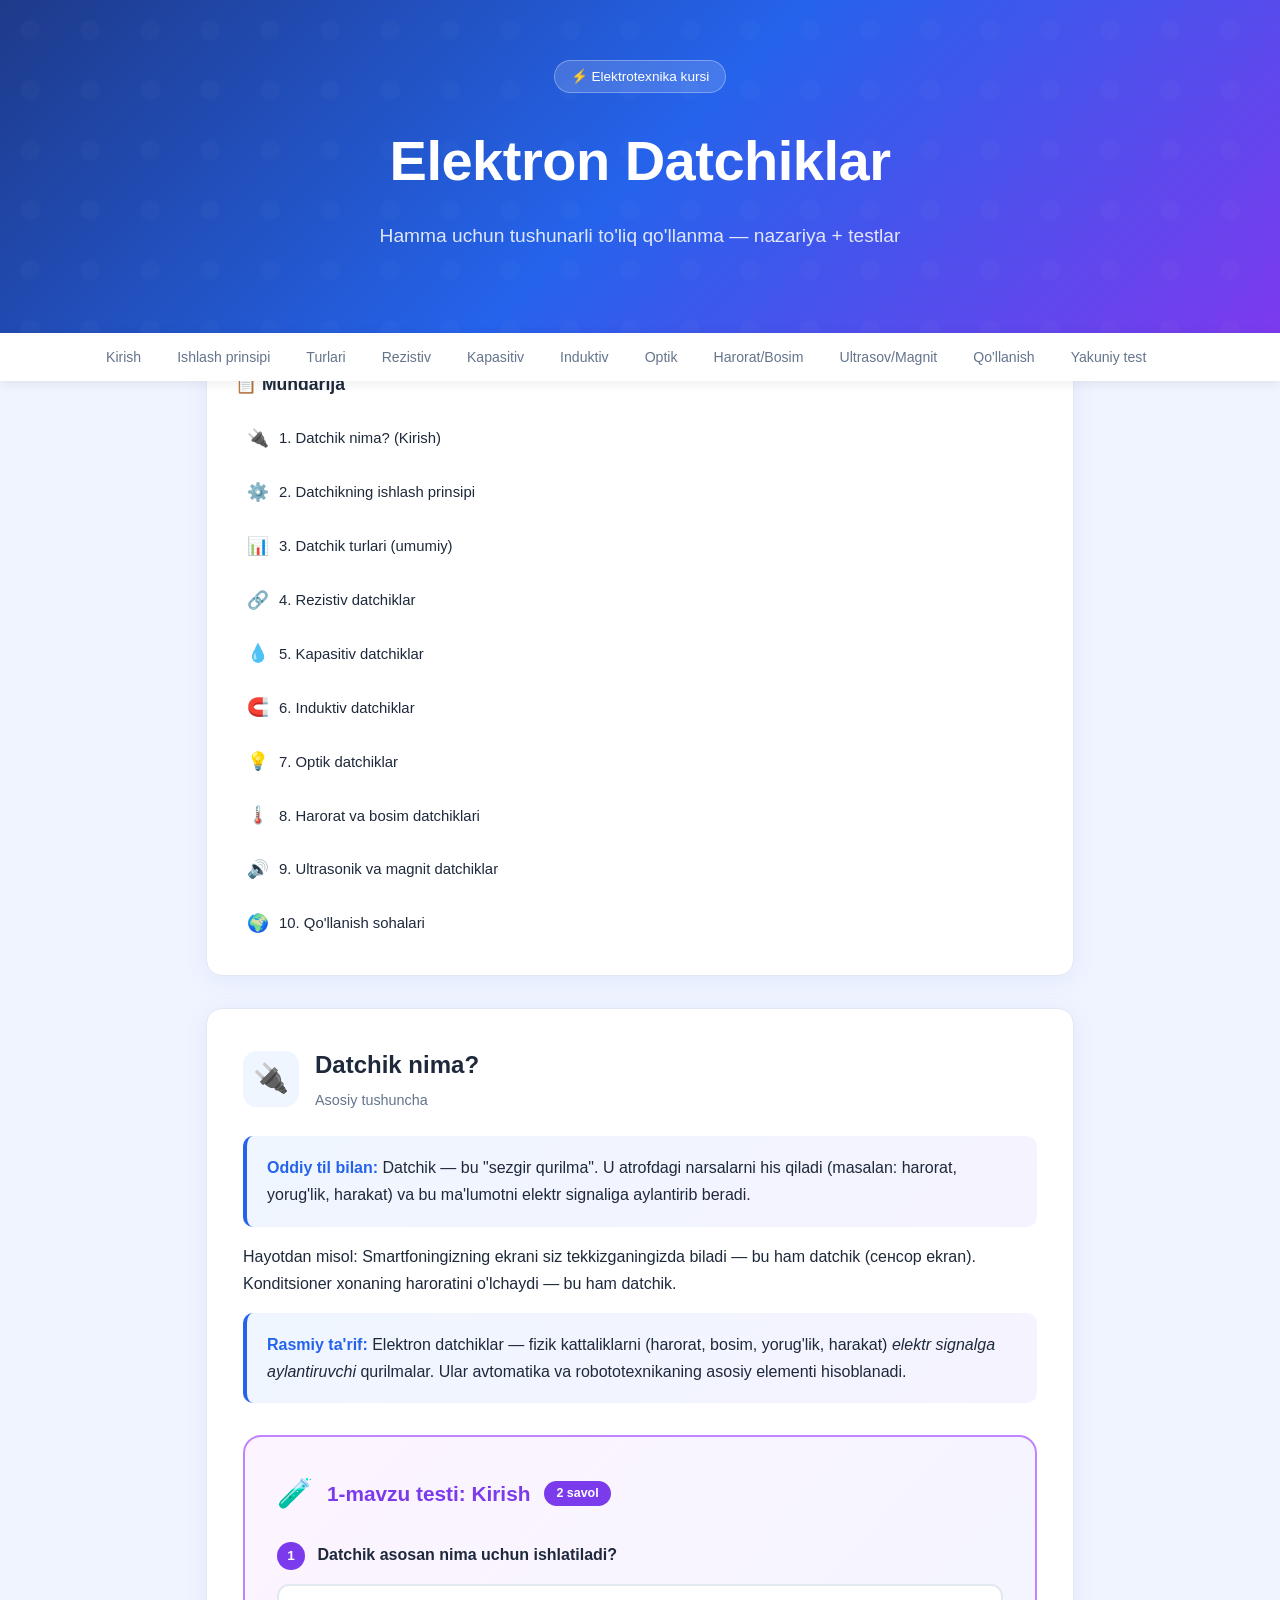
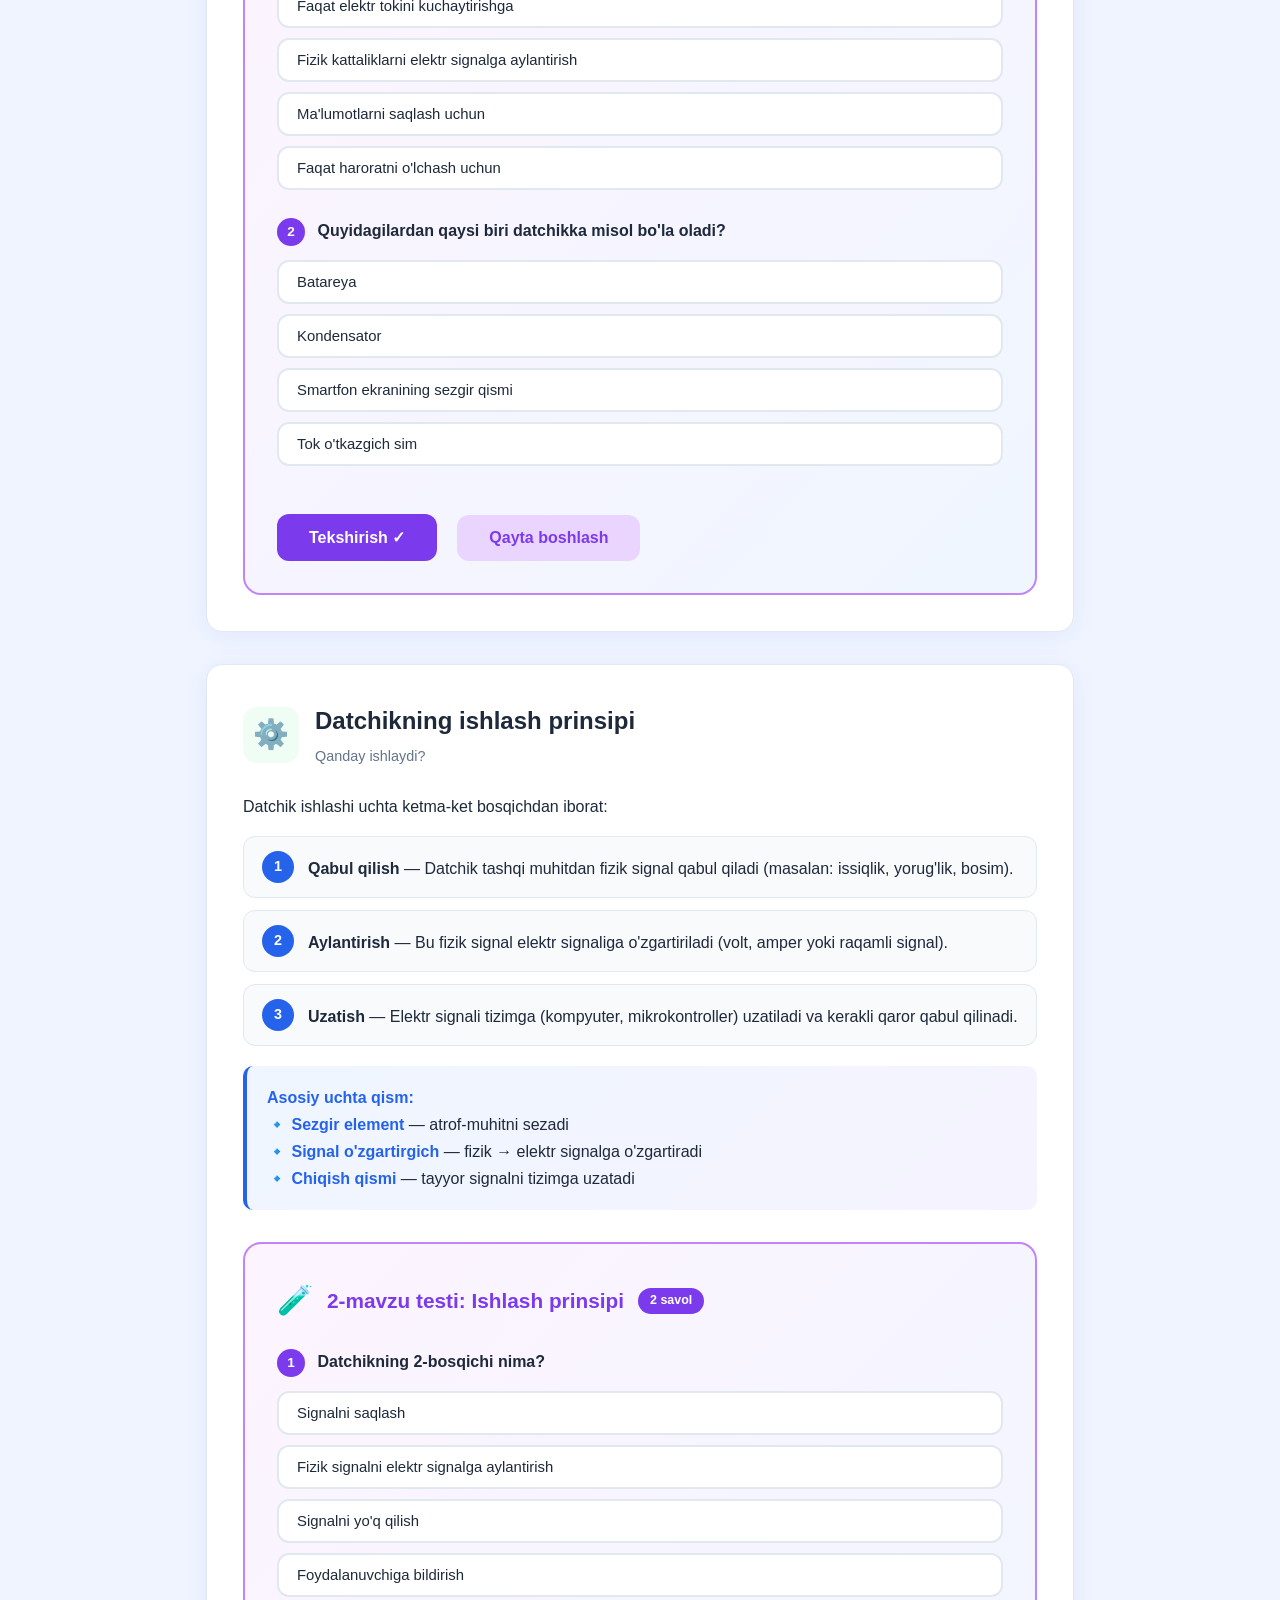
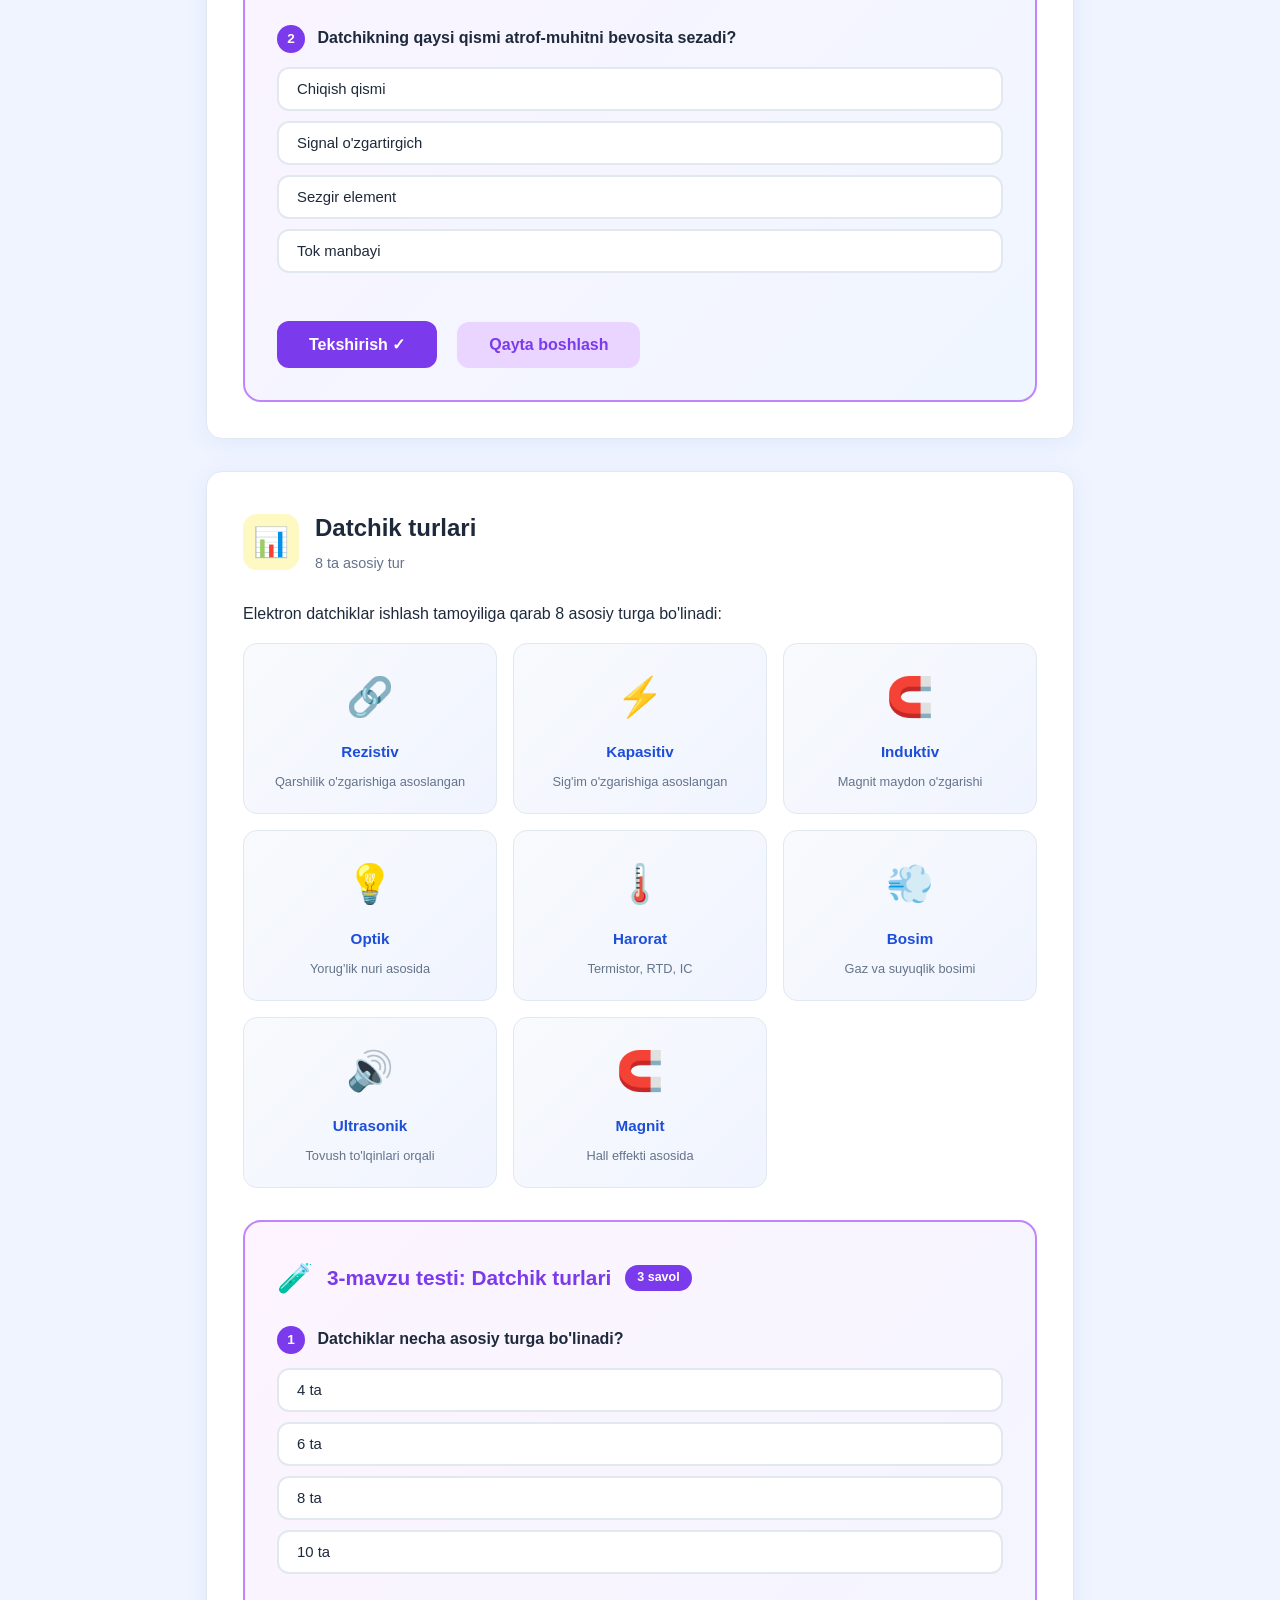
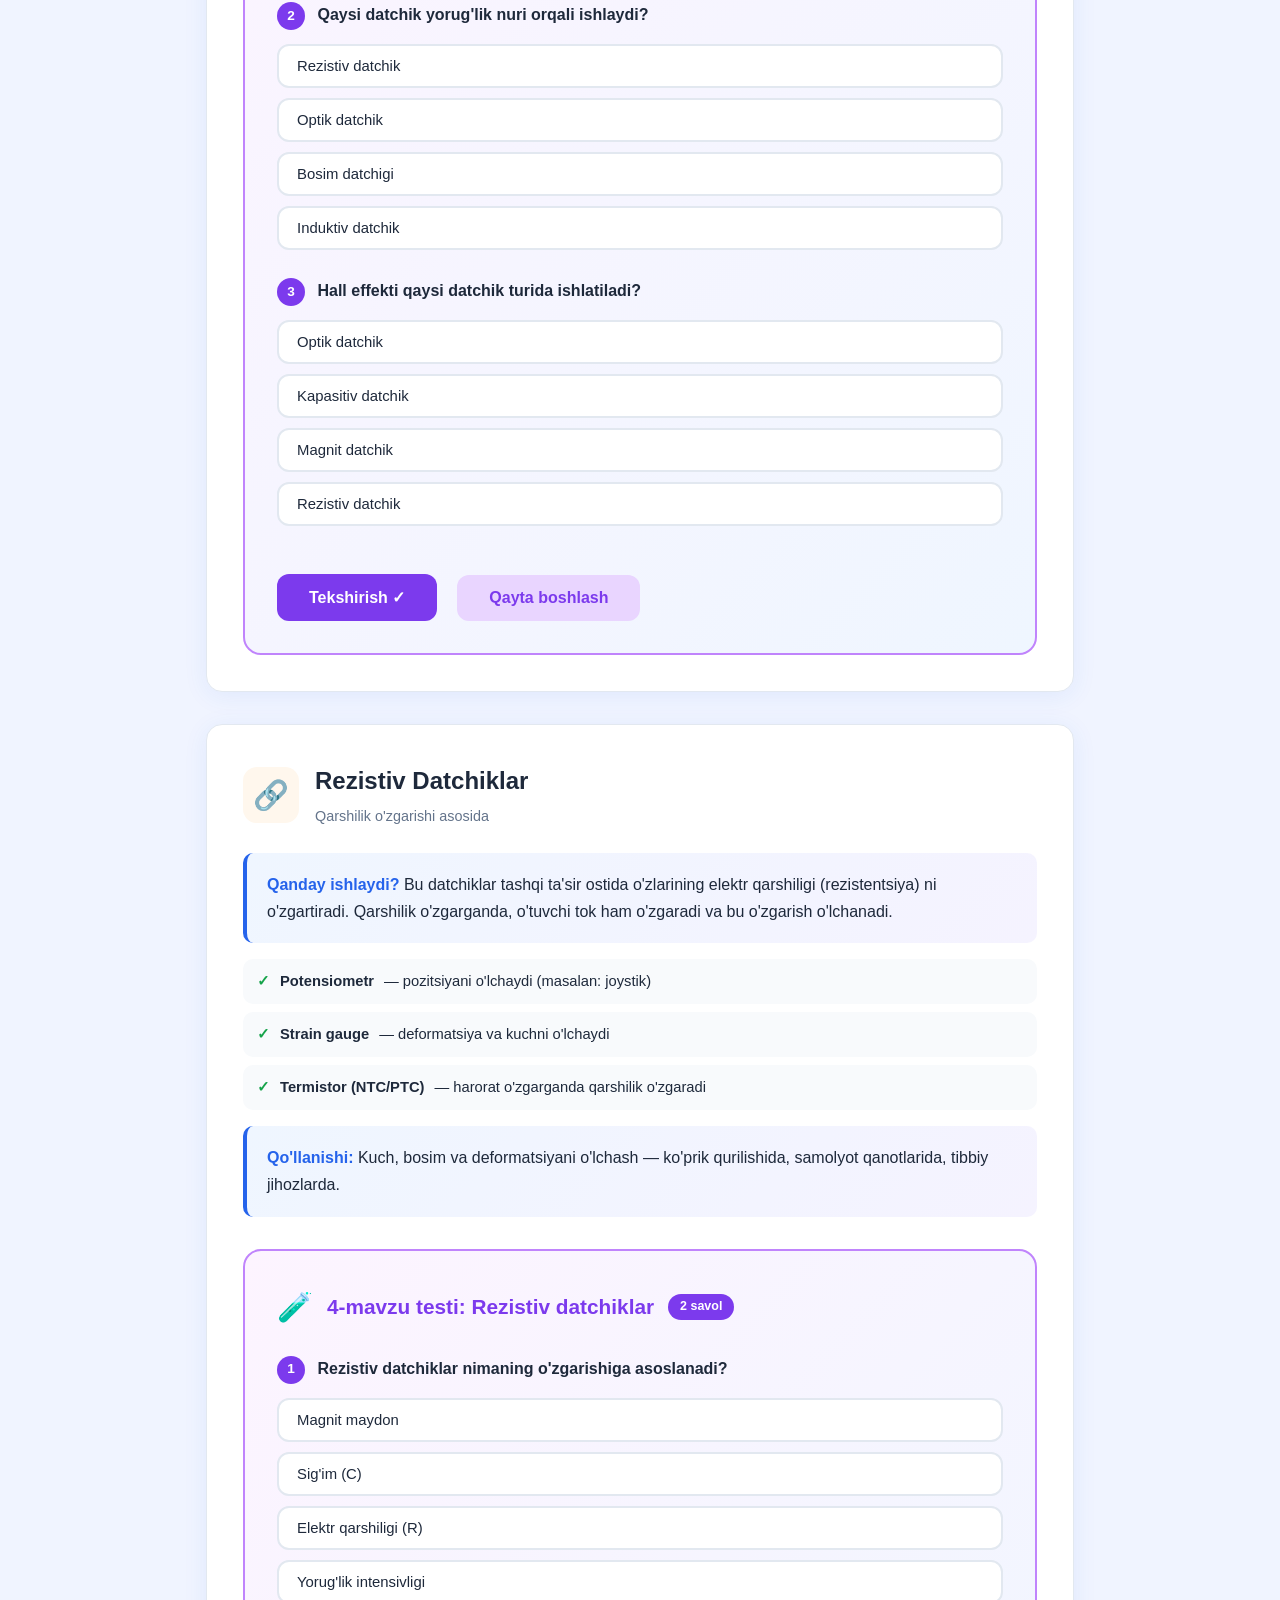
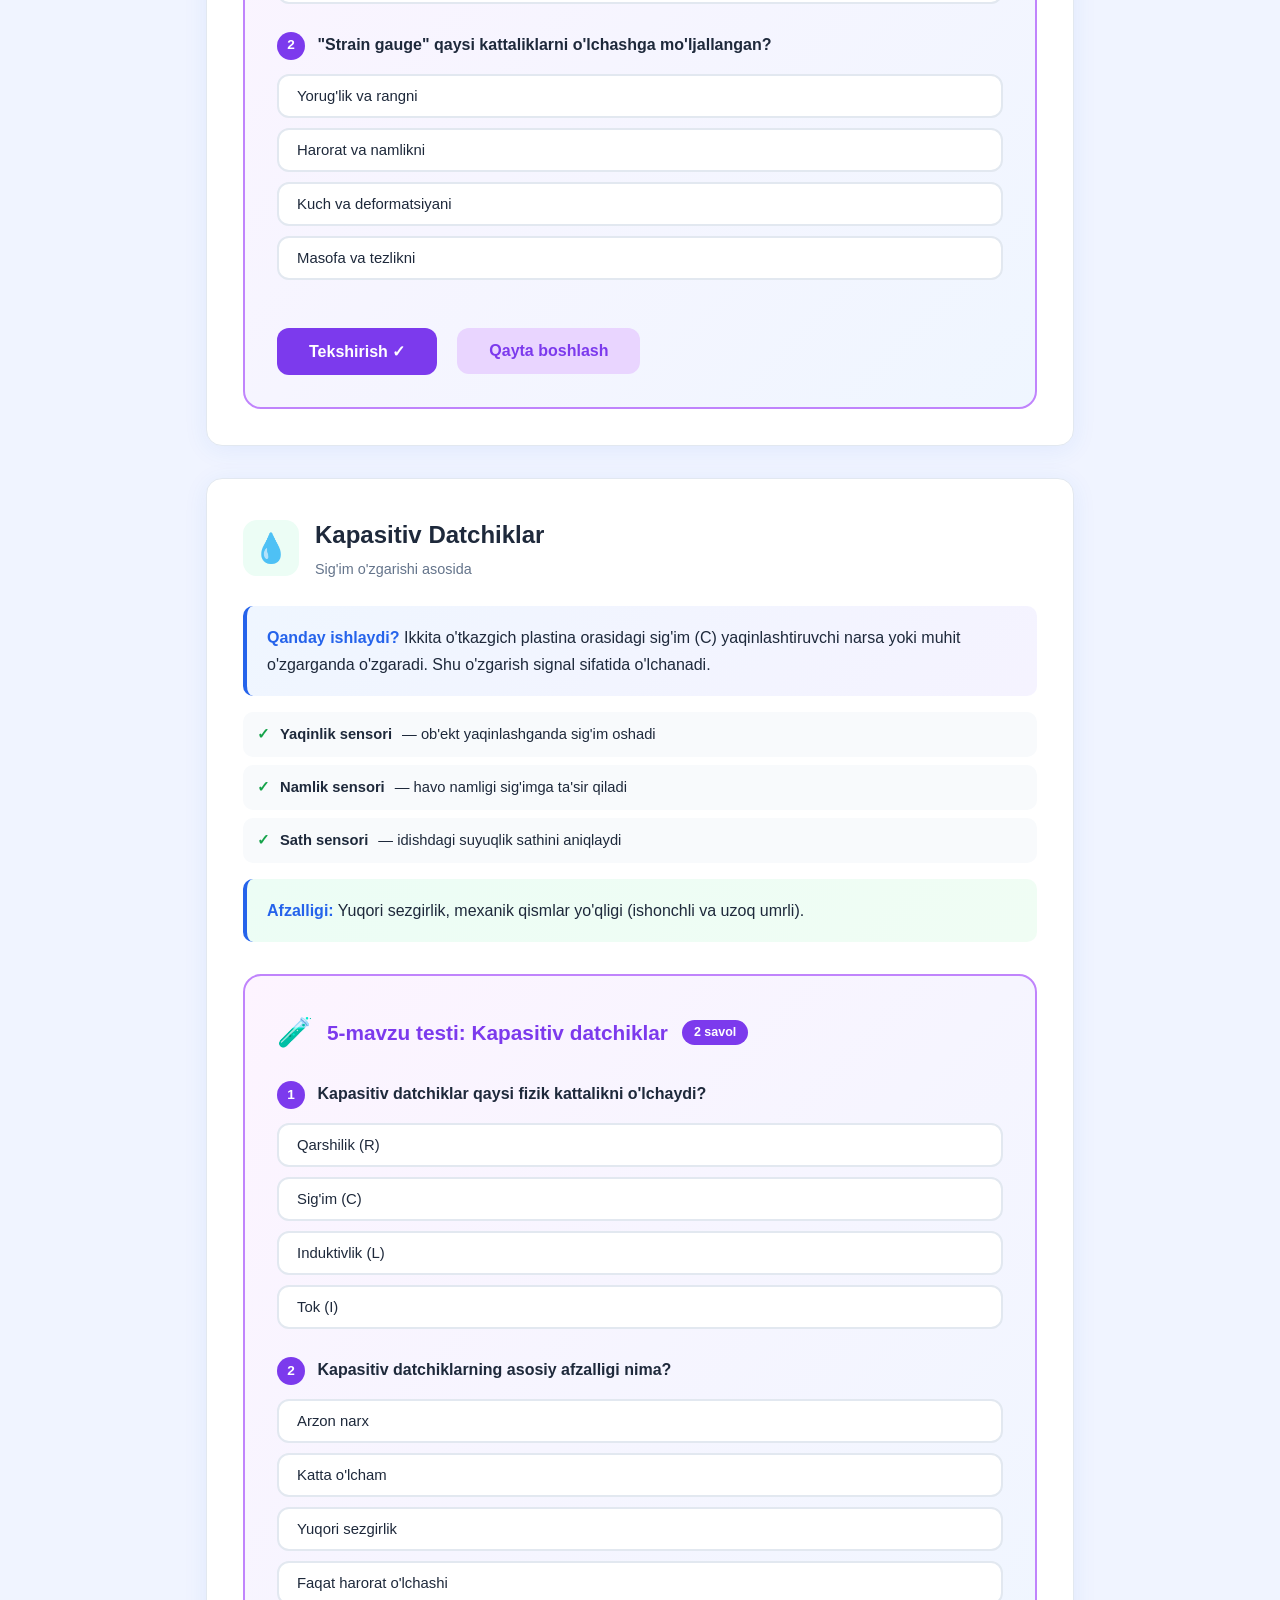
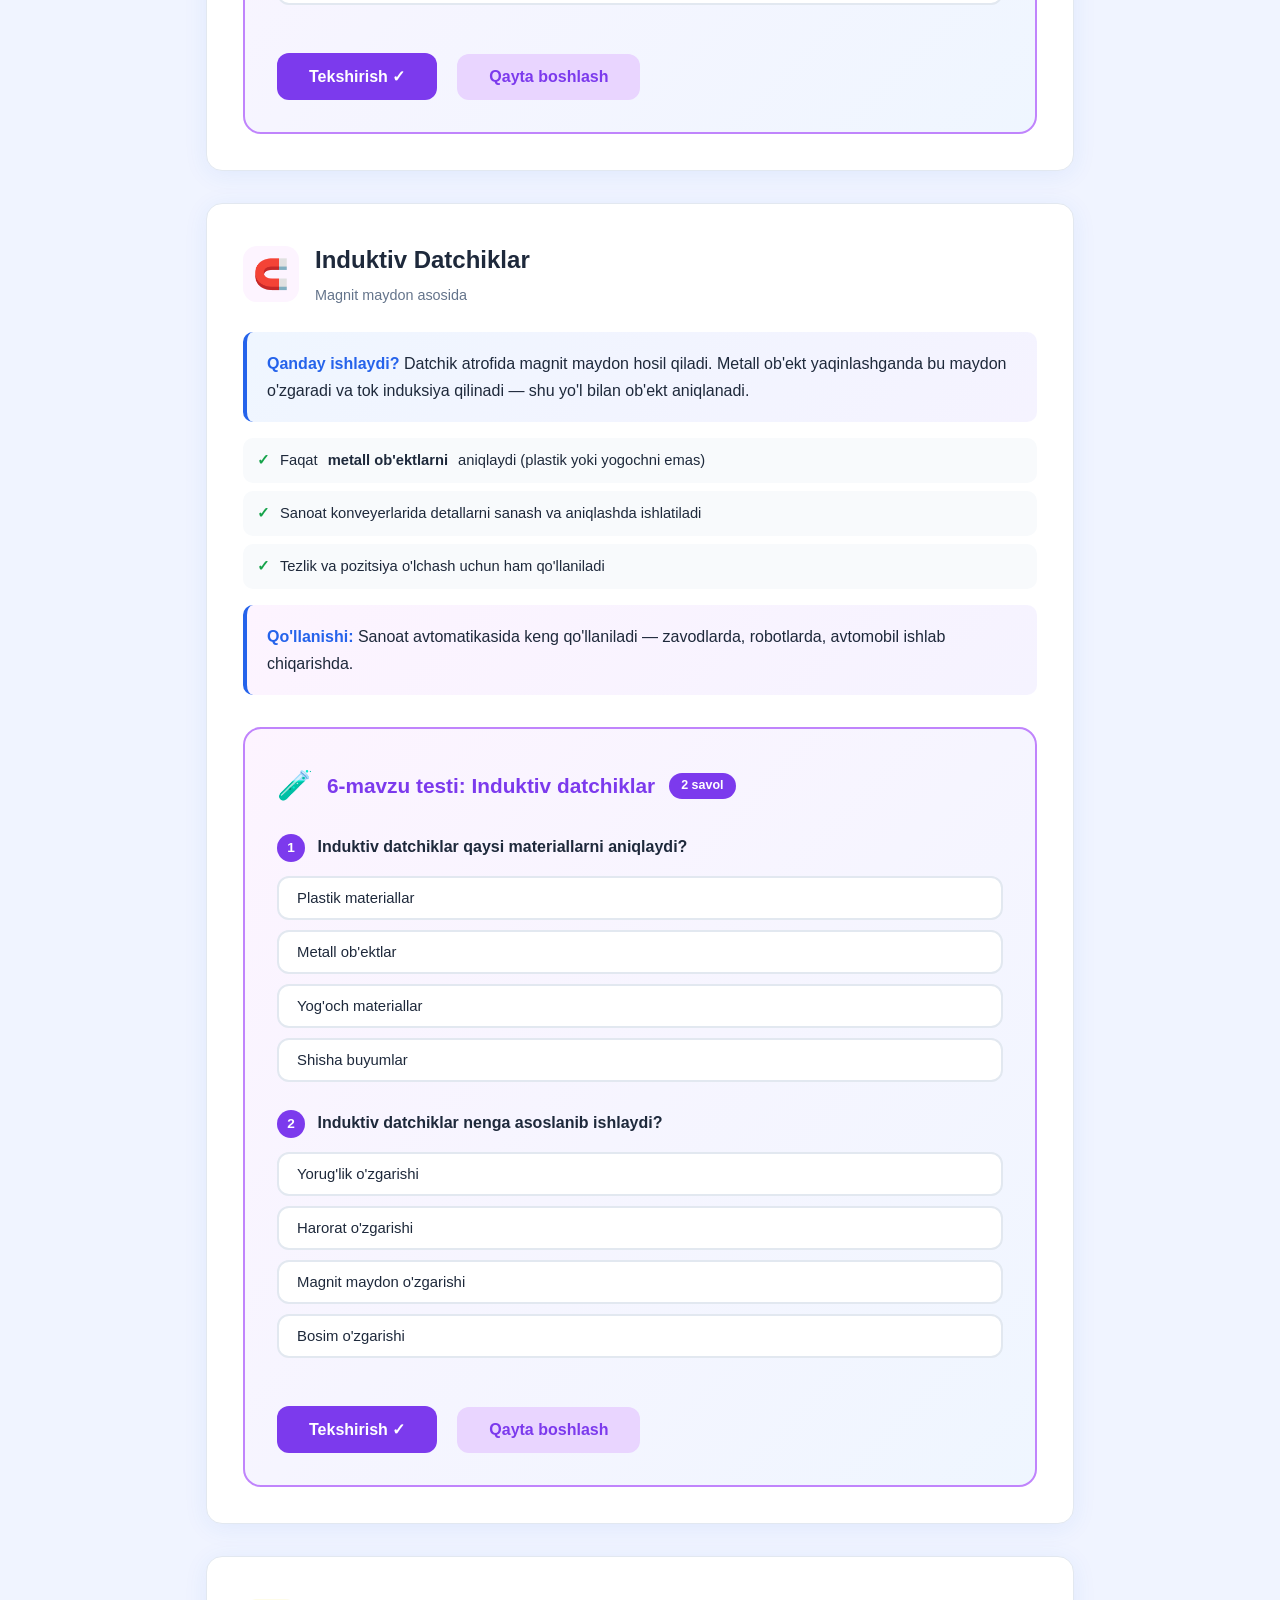
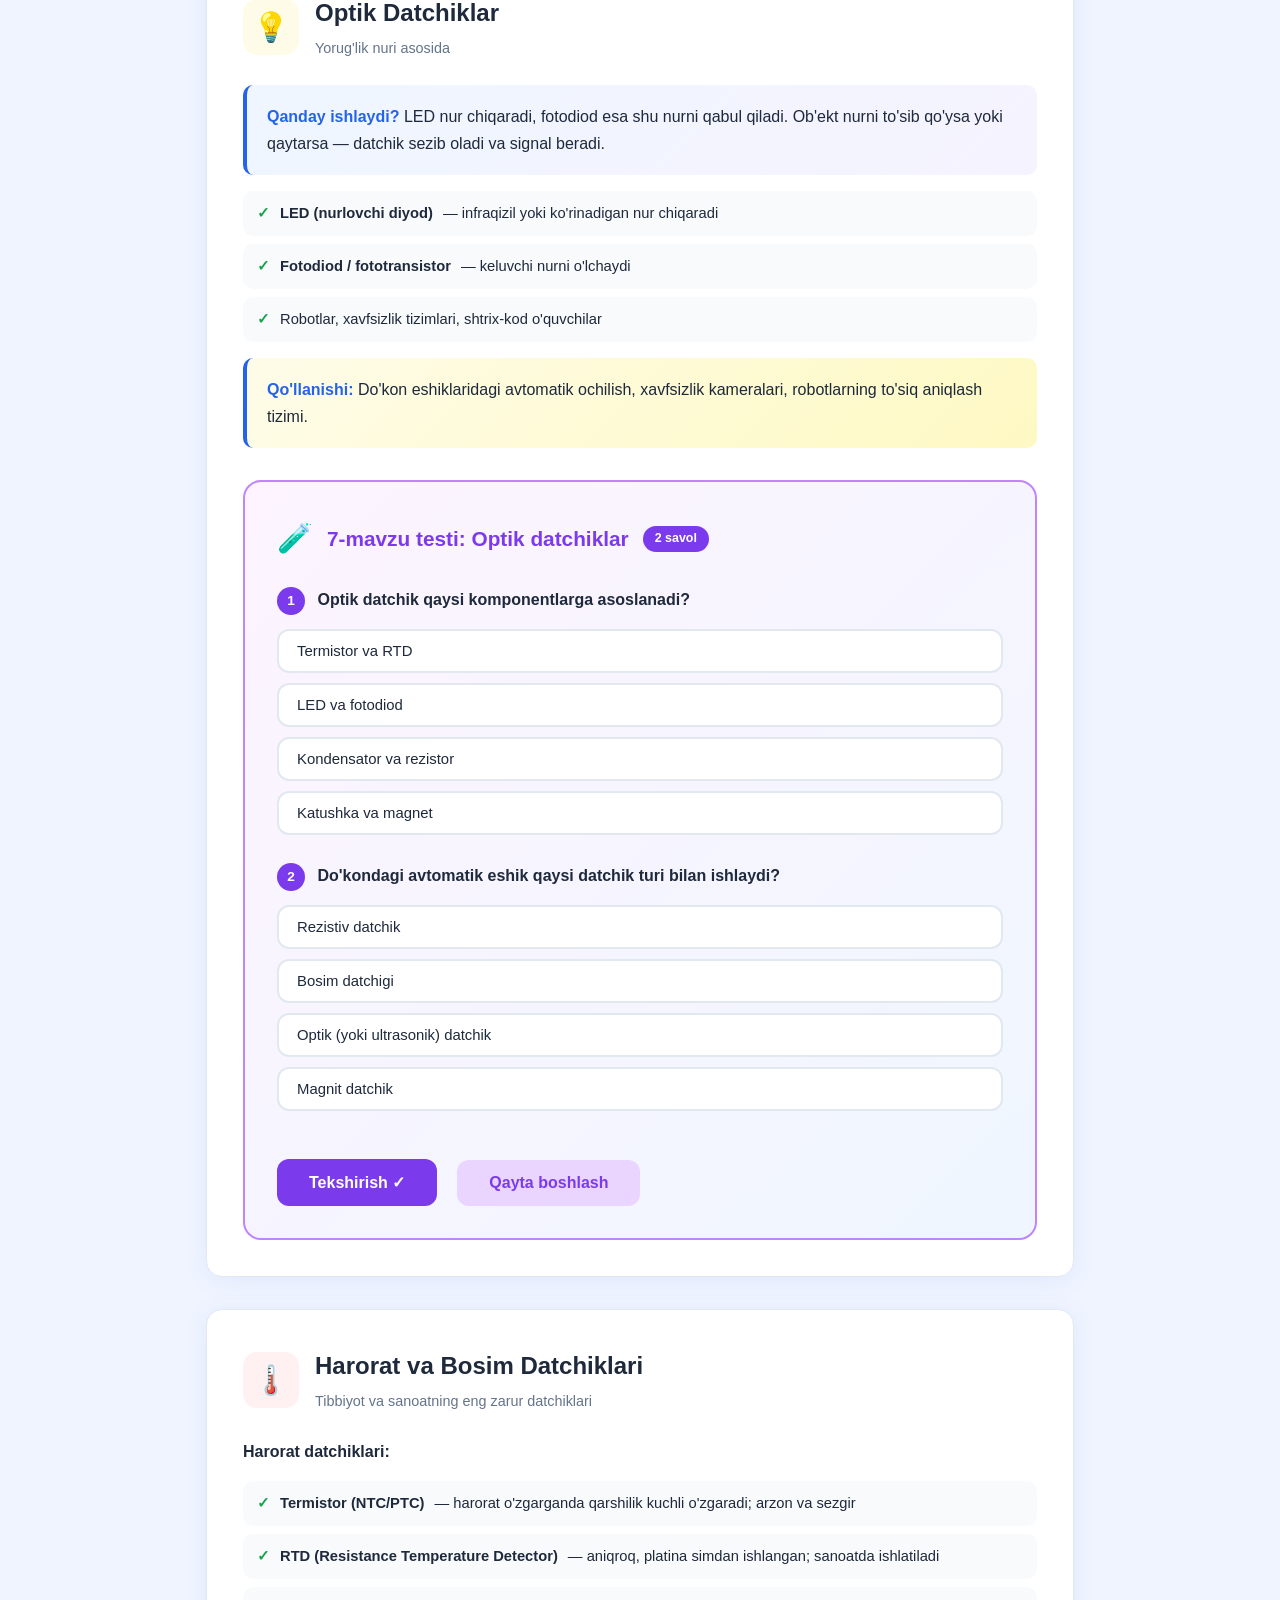
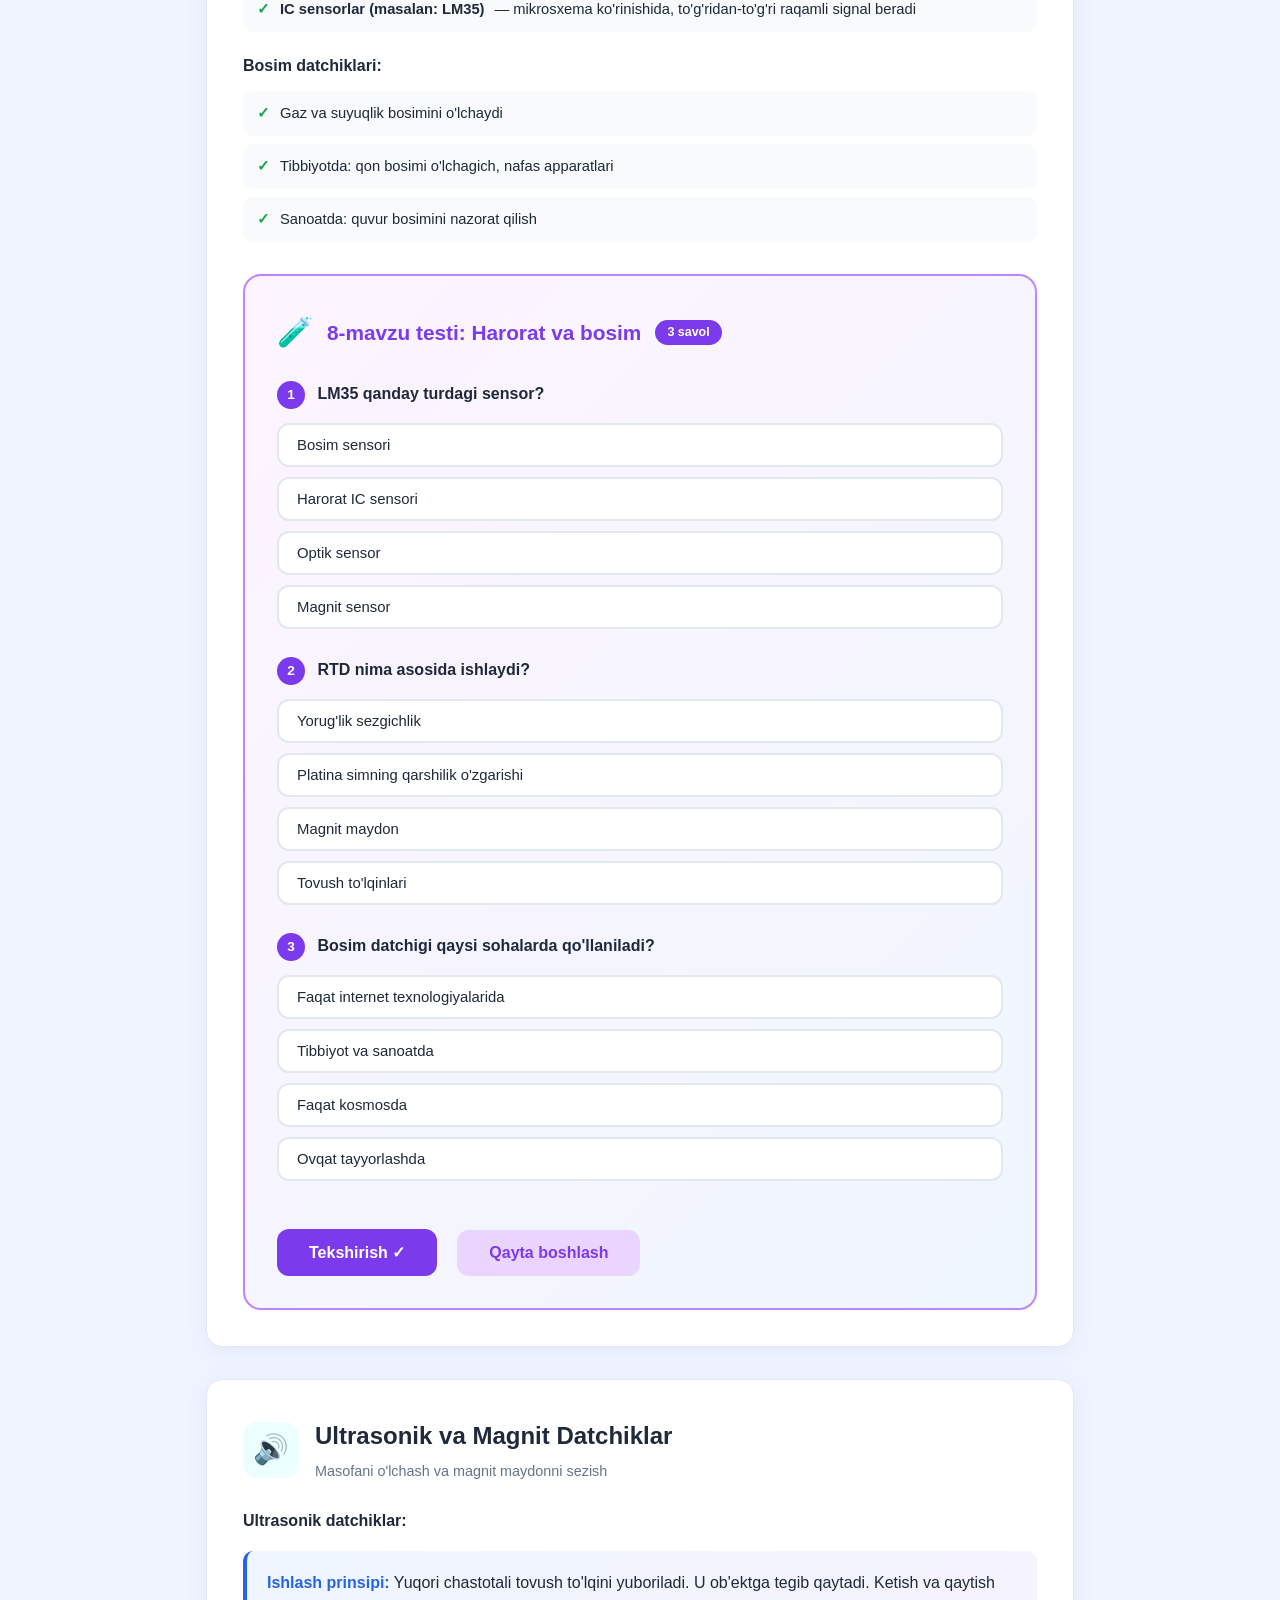
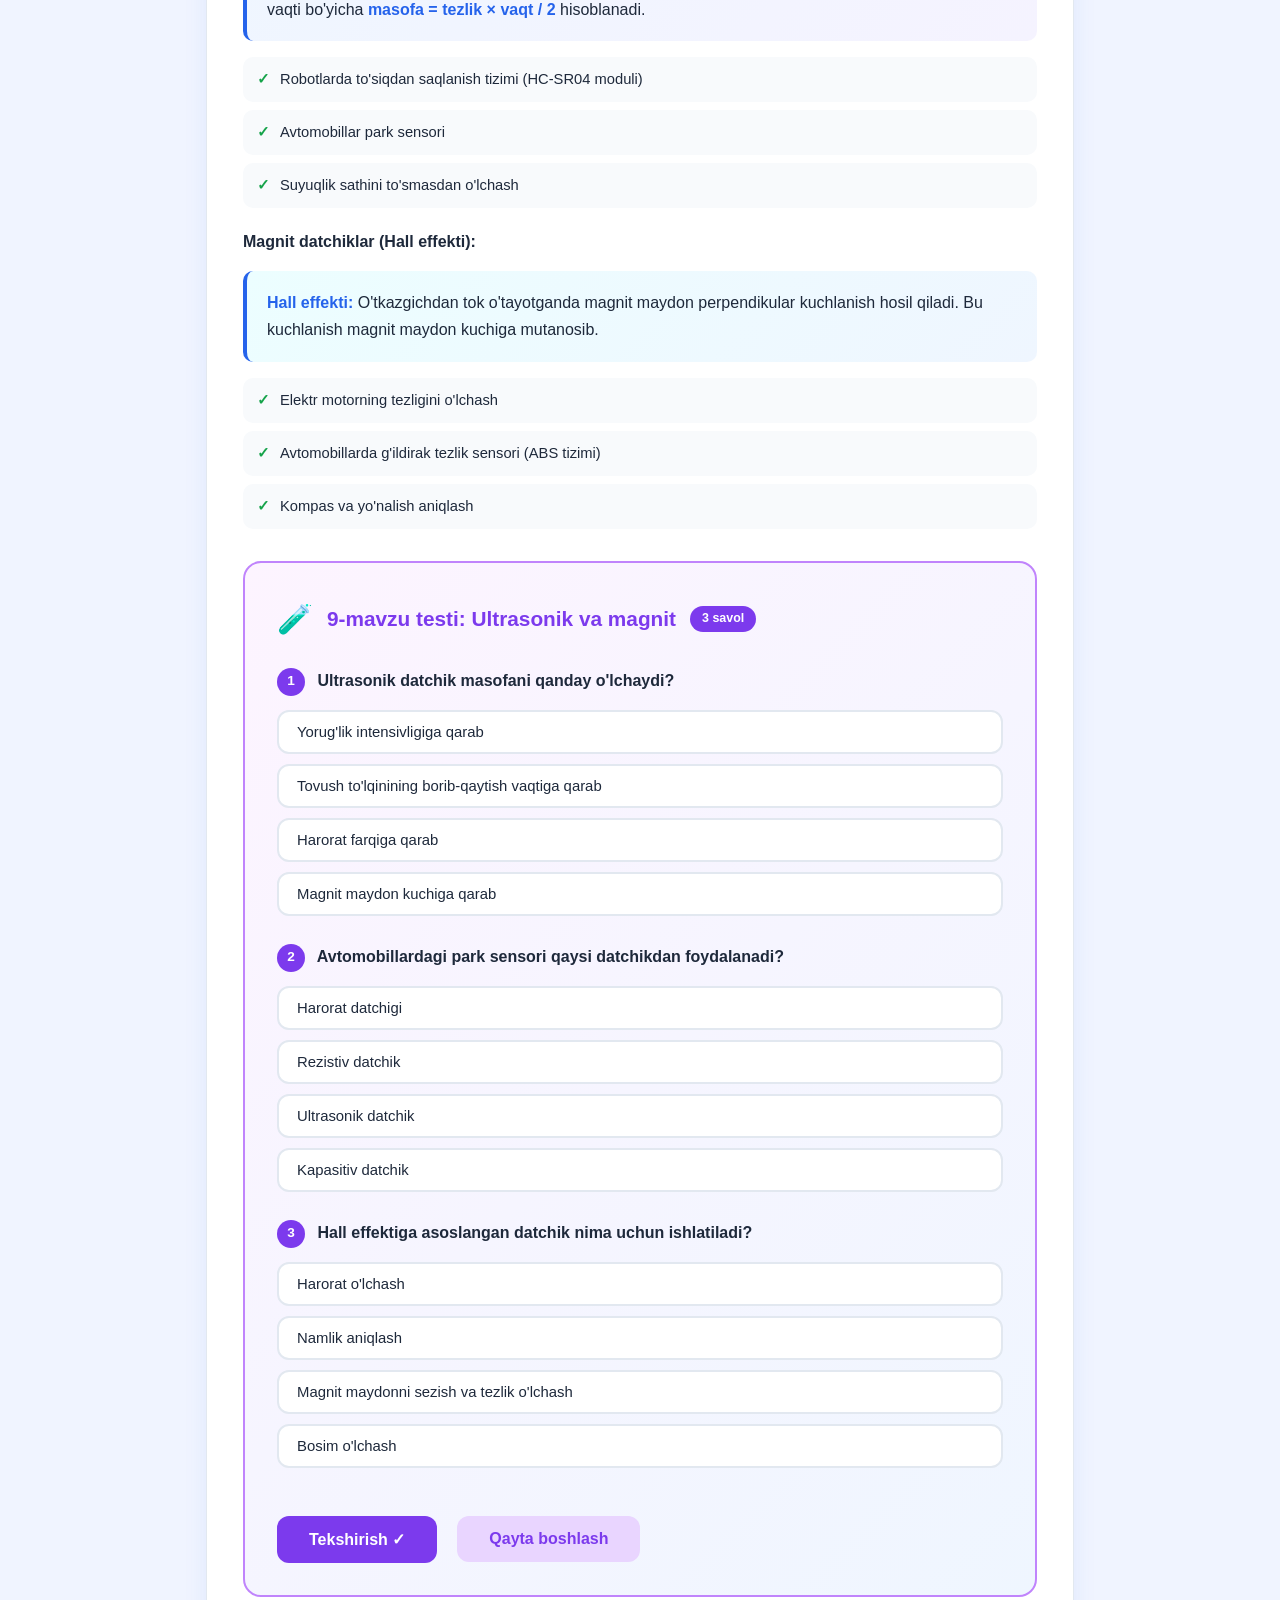
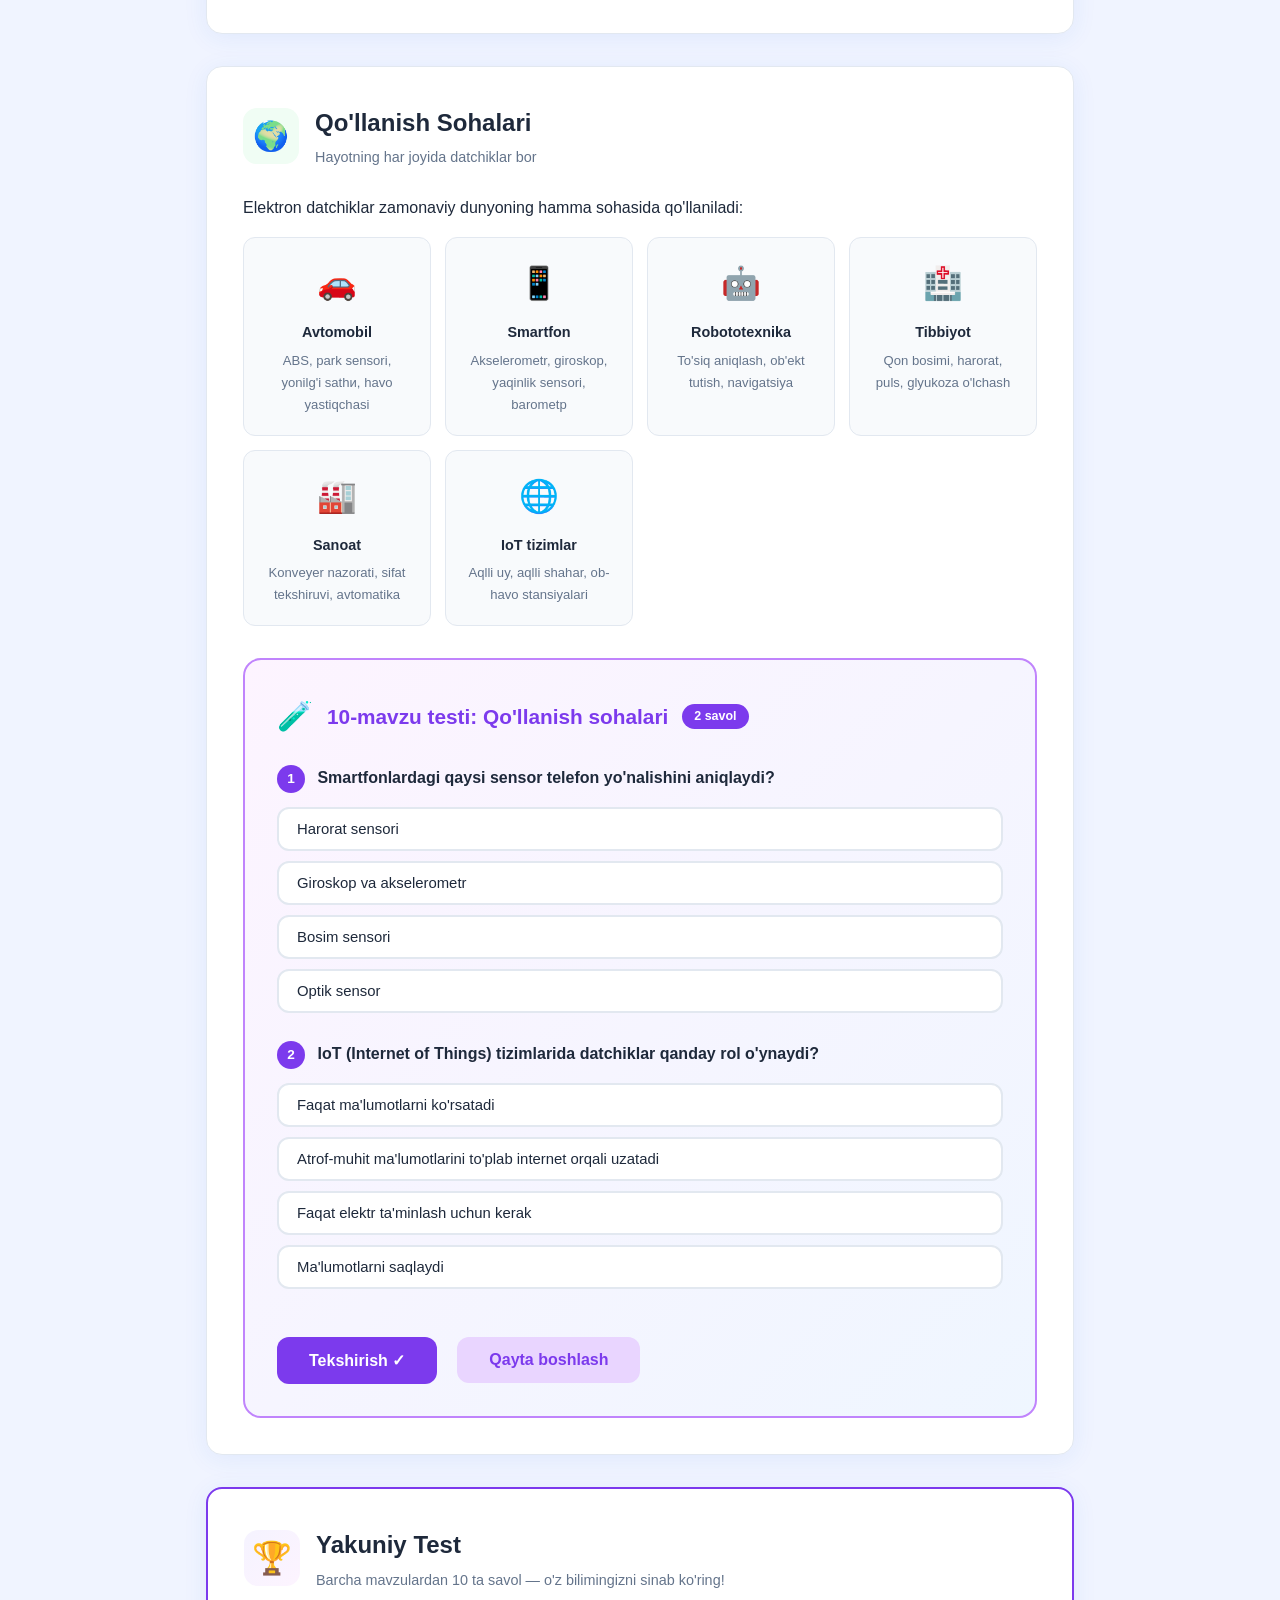
==== index.html @ 7c6f5532 "Add interactive study website for Elektron Datchiklar Converts the PowerPoint lecture on electronic " ====
<!DOCTYPE html>
<html lang="uz">
<head>
  <meta charset="UTF-8" />
  <meta name="viewport" content="width=device-width, initial-scale=1.0" />
  <title>Elektron Datchiklar — O'quv Qo'llanma</title>
  <style>
    :root {
      --primary: #2563eb;
      --primary-dark: #1d4ed8;
      --secondary: #7c3aed;
      --accent: #06b6d4;
      --success: #16a34a;
      --error: #dc2626;
      --warning: #d97706;
      --bg: #f0f4ff;
      --card: #ffffff;
      --text: #1e293b;
      --text-muted: #64748b;
      --border: #e2e8f0;
      --radius: 16px;
      --shadow: 0 4px 24px rgba(37,99,235,0.08);
    }

    * { box-sizing: border-box; margin: 0; padding: 0; }

    body {
      font-family: 'Segoe UI', Tahoma, Geneva, Verdana, sans-serif;
      background: var(--bg);
      color: var(--text);
      line-height: 1.7;
    }

    /* ── HEADER ── */
    header {
      background: linear-gradient(135deg, #1e3a8a 0%, #2563eb 50%, #7c3aed 100%);
      color: white;
      padding: 60px 24px 80px;
      text-align: center;
      position: relative;
      overflow: hidden;
    }
    header::before {
      content: '';
      position: absolute;
      inset: 0;
      background: url("data:image/svg+xml,%3Csvg width='60' height='60' viewBox='0 0 60 60' xmlns='http://www.w3.org/2000/svg'%3E%3Cg fill='none' fill-rule='evenodd'%3E%3Cg fill='%23ffffff' fill-opacity='0.05'%3E%3Ccircle cx='30' cy='30' r='10'/%3E%3C/g%3E%3C/g%3E%3C/svg%3E");
      opacity: 0.4;
    }
    header h1 { font-size: clamp(2rem, 5vw, 3.5rem); font-weight: 800; position: relative; letter-spacing: -0.5px; }
    header p  { font-size: 1.2rem; margin-top: 12px; opacity: 0.85; position: relative; }
    .header-badge {
      display: inline-block;
      background: rgba(255,255,255,0.15);
      border: 1px solid rgba(255,255,255,0.3);
      border-radius: 999px;
      padding: 4px 16px;
      font-size: 0.85rem;
      margin-bottom: 20px;
      position: relative;
    }

    /* ── NAV ── */
    nav {
      position: sticky;
      top: 0;
      z-index: 100;
      background: white;
      box-shadow: 0 2px 12px rgba(0,0,0,0.08);
      padding: 0 16px;
    }
    .nav-inner {
      max-width: 1100px;
      margin: auto;
      display: flex;
      gap: 4px;
      overflow-x: auto;
      scrollbar-width: none;
      padding: 8px 0;
    }
    .nav-inner::-webkit-scrollbar { display: none; }
    .nav-btn {
      white-space: nowrap;
      background: none;
      border: none;
      cursor: pointer;
      padding: 8px 16px;
      border-radius: 999px;
      font-size: 0.88rem;
      font-weight: 500;
      color: var(--text-muted);
      transition: all 0.2s;
    }
    .nav-btn:hover, .nav-btn.active {
      background: var(--primary);
      color: white;
    }

    /* ── MAIN ── */
    main { max-width: 900px; margin: -40px auto 60px; padding: 0 16px; }

    /* ── CARDS ── */
    .card {
      background: var(--card);
      border-radius: var(--radius);
      box-shadow: var(--shadow);
      padding: 36px;
      margin-bottom: 32px;
      border: 1px solid var(--border);
      scroll-margin-top: 72px;
    }

    .card-header {
      display: flex;
      align-items: center;
      gap: 16px;
      margin-bottom: 24px;
    }
    .card-icon {
      width: 56px;
      height: 56px;
      border-radius: 14px;
      display: flex;
      align-items: center;
      justify-content: center;
      font-size: 1.8rem;
      flex-shrink: 0;
    }
    .card h2 { font-size: 1.5rem; font-weight: 700; }
    .card-subtitle { color: var(--text-muted); font-size: 0.9rem; margin-top: 2px; }

    /* ── HIGHLIGHT BOX ── */
    .highlight {
      background: linear-gradient(135deg, #eff6ff, #f5f3ff);
      border-left: 4px solid var(--primary);
      border-radius: 10px;
      padding: 18px 20px;
      margin: 16px 0;
      font-size: 1rem;
    }
    .highlight strong { color: var(--primary); }

    /* ── STEP BOX ── */
    .steps { display: flex; flex-direction: column; gap: 12px; margin: 16px 0; }
    .step {
      display: flex;
      align-items: flex-start;
      gap: 14px;
      background: #f8fafc;
      border-radius: 12px;
      padding: 14px 18px;
      border: 1px solid var(--border);
    }
    .step-num {
      width: 32px;
      height: 32px;
      border-radius: 50%;
      background: var(--primary);
      color: white;
      font-weight: 700;
      display: flex;
      align-items: center;
      justify-content: center;
      flex-shrink: 0;
      font-size: 0.9rem;
    }
    .step-text { padding-top: 4px; }

    /* ── SENSOR GRID ── */
    .sensor-grid {
      display: grid;
      grid-template-columns: repeat(auto-fill, minmax(200px, 1fr));
      gap: 16px;
      margin-top: 16px;
    }
    .sensor-card {
      background: linear-gradient(135deg, #f8fafc, #f0f4ff);
      border: 1px solid var(--border);
      border-radius: 14px;
      padding: 20px;
      text-align: center;
      transition: transform 0.2s, box-shadow 0.2s;
      cursor: default;
    }
    .sensor-card:hover { transform: translateY(-4px); box-shadow: 0 8px 24px rgba(37,99,235,0.12); }
    .sensor-card .sc-icon { font-size: 2.4rem; margin-bottom: 10px; }
    .sensor-card h4 { font-size: 0.95rem; font-weight: 600; color: var(--primary-dark); }
    .sensor-card p { font-size: 0.8rem; color: var(--text-muted); margin-top: 6px; }

    /* ── DETAIL SECTIONS ── */
    .detail-section {
      border: 1px solid var(--border);
      border-radius: 14px;
      overflow: hidden;
      margin: 16px 0;
    }
    .detail-header {
      display: flex;
      align-items: center;
      gap: 12px;
      padding: 16px 20px;
      font-weight: 600;
      font-size: 1rem;
      cursor: pointer;
      user-select: none;
      transition: background 0.2s;
    }
    .detail-header:hover { background: #f8faff; }
    .detail-body { padding: 0 20px 20px; display: none; }
    .detail-body.open { display: block; }
    .detail-icon { font-size: 1.5rem; }
    .detail-arrow { margin-left: auto; transition: transform 0.3s; }
    .detail-header.open .detail-arrow { transform: rotate(180deg); }

    .info-list { list-style: none; display: flex; flex-direction: column; gap: 8px; margin-top: 12px; }
    .info-list li {
      display: flex;
      align-items: flex-start;
      gap: 10px;
      padding: 10px 14px;
      background: #f8fafc;
      border-radius: 10px;
      font-size: 0.92rem;
    }
    .info-list li::before { content: '✓'; color: var(--success); font-weight: 700; flex-shrink: 0; }

    /* ── APP GRID ── */
    .app-grid {
      display: grid;
      grid-template-columns: repeat(auto-fill, minmax(160px, 1fr));
      gap: 14px;
      margin-top: 16px;
    }
    .app-item {
      background: #f8fafc;
      border: 1px solid var(--border);
      border-radius: 12px;
      padding: 18px;
      text-align: center;
    }
    .app-item .ai { font-size: 2rem; margin-bottom: 8px; }
    .app-item p { font-size: 0.82rem; color: var(--text-muted); margin-top: 4px; }
    .app-item strong { font-size: 0.9rem; }

    /* ── QUIZ ── */
    .quiz-section {
      background: linear-gradient(135deg, #fdf4ff, #eff6ff);
      border: 2px solid #c084fc;
      border-radius: 18px;
      padding: 32px;
      margin-top: 32px;
    }
    .quiz-header { display: flex; align-items: center; gap: 14px; margin-bottom: 24px; }
    .quiz-header h3 { font-size: 1.3rem; font-weight: 700; color: var(--secondary); }
    .quiz-badge {
      background: var(--secondary);
      color: white;
      border-radius: 999px;
      padding: 2px 12px;
      font-size: 0.78rem;
      font-weight: 600;
    }

    .question-block { margin-bottom: 28px; }
    .question-block .q-text {
      font-weight: 600;
      font-size: 1rem;
      margin-bottom: 14px;
      line-height: 1.5;
    }
    .q-num {
      display: inline-flex;
      align-items: center;
      justify-content: center;
      width: 28px;
      height: 28px;
      background: var(--secondary);
      color: white;
      border-radius: 50%;
      font-size: 0.85rem;
      font-weight: 700;
      margin-right: 8px;
      flex-shrink: 0;
    }
    .options { display: flex; flex-direction: column; gap: 10px; }
    .option-btn {
      background: white;
      border: 2px solid var(--border);
      border-radius: 12px;
      padding: 12px 18px;
      text-align: left;
      cursor: pointer;
      font-size: 0.93rem;
      transition: all 0.2s;
      font-family: inherit;
      color: var(--text);
    }
    .option-btn:hover:not(:disabled) { border-color: var(--secondary); background: #fdf4ff; }
    .option-btn.correct { border-color: var(--success); background: #f0fdf4; color: #166534; }
    .option-btn.wrong   { border-color: var(--error);   background: #fff1f2; color: #991b1b; }
    .option-btn:disabled { cursor: default; }

    .feedback {
      margin-top: 10px;
      padding: 10px 14px;
      border-radius: 10px;
      font-size: 0.9rem;
      font-weight: 500;
      display: none;
    }
    .feedback.show { display: block; }
    .feedback.correct-fb { background: #f0fdf4; color: #166534; border: 1px solid #86efac; }
    .feedback.wrong-fb   { background: #fff1f2; color: #991b1b; border: 1px solid #fca5a5; }

    .quiz-score-box {
      background: white;
      border: 2px solid #c084fc;
      border-radius: 14px;
      padding: 20px 24px;
      text-align: center;
      margin-top: 24px;
      display: none;
    }
    .quiz-score-box.show { display: block; }
    .score-num { font-size: 2.5rem; font-weight: 800; color: var(--secondary); }
    .score-label { color: var(--text-muted); font-size: 0.9rem; }
    .score-msg { font-size: 1rem; font-weight: 600; margin-top: 8px; }

    .check-btn, .reset-btn {
      margin-top: 20px;
      padding: 14px 32px;
      border-radius: 12px;
      font-size: 1rem;
      font-weight: 600;
      cursor: pointer;
      border: none;
      transition: all 0.2s;
      font-family: inherit;
    }
    .check-btn { background: var(--secondary); color: white; }
    .check-btn:hover { background: #6d28d9; }
    .reset-btn { background: #e9d5ff; color: var(--secondary); margin-left: 12px; }
    .reset-btn:hover { background: #ddd6fe; }

    /* ── PROGRESS BAR ── */
    .progress-bar-wrap { height: 6px; background: #e2e8f0; border-radius: 999px; margin: 16px 0; }
    .progress-bar-fill { height: 100%; background: linear-gradient(90deg, var(--primary), var(--secondary)); border-radius: 999px; transition: width 0.5s; }

    /* ── TOC ── */
    .toc-card {
      background: white;
      border-radius: var(--radius);
      box-shadow: var(--shadow);
      padding: 28px;
      margin-bottom: 32px;
      border: 1px solid var(--border);
    }
    .toc-card h3 { font-size: 1.1rem; font-weight: 700; margin-bottom: 16px; }
    .toc-list { list-style: none; display: flex; flex-direction: column; gap: 8px; }
    .toc-list a {
      display: flex;
      align-items: center;
      gap: 10px;
      text-decoration: none;
      color: var(--text);
      font-size: 0.93rem;
      padding: 8px 12px;
      border-radius: 10px;
      transition: background 0.2s;
    }
    .toc-list a:hover { background: #eff6ff; color: var(--primary); }
    .toc-list a .toc-icon { font-size: 1.1rem; }

    /* ── FOOTER ── */
    footer {
      background: #1e293b;
      color: #94a3b8;
      text-align: center;
      padding: 32px 16px;
      font-size: 0.88rem;
    }

    @media (max-width: 600px) {
      .card { padding: 22px 18px; }
      .quiz-section { padding: 22px 18px; }
      .sensor-grid { grid-template-columns: 1fr 1fr; }
    }
  </style>
</head>
<body>

<header>
  <div class="header-badge">⚡ Elektrotexnika kursi</div>
  <h1>Elektron Datchiklar</h1>
  <p>Hamma uchun tushunarli to'liq qo'llanma — nazariya + testlar</p>
</header>

<nav>
  <div class="nav-inner">
    <button class="nav-btn active" onclick="scrollTo('intro')">Kirish</button>
    <button class="nav-btn" onclick="scrollTo('principle')">Ishlash prinsipi</button>
    <button class="nav-btn" onclick="scrollTo('types')">Turlari</button>
    <button class="nav-btn" onclick="scrollTo('resistive')">Rezistiv</button>
    <button class="nav-btn" onclick="scrollTo('capacitive')">Kapasitiv</button>
    <button class="nav-btn" onclick="scrollTo('inductive')">Induktiv</button>
    <button class="nav-btn" onclick="scrollTo('optical')">Optik</button>
    <button class="nav-btn" onclick="scrollTo('temp-pressure')">Harorat/Bosim</button>
    <button class="nav-btn" onclick="scrollTo('ultra-mag')">Ultrasov/Magnit</button>
    <button class="nav-btn" onclick="scrollTo('applications')">Qo'llanish</button>
    <button class="nav-btn" onclick="scrollTo('final-test')">Yakuniy test</button>
  </div>
</nav>

<main>

  <!-- TABLE OF CONTENTS -->
  <div class="toc-card">
    <h3>📋 Mundarija</h3>
    <ul class="toc-list">
      <li><a href="#intro"><span class="toc-icon">🔌</span> 1. Datchik nima? (Kirish)</a></li>
      <li><a href="#principle"><span class="toc-icon">⚙️</span> 2. Datchikning ishlash prinsipi</a></li>
      <li><a href="#types"><span class="toc-icon">📊</span> 3. Datchik turlari (umumiy)</a></li>
      <li><a href="#resistive"><span class="toc-icon">🔗</span> 4. Rezistiv datchiklar</a></li>
      <li><a href="#capacitive"><span class="toc-icon">💧</span> 5. Kapasitiv datchiklar</a></li>
      <li><a href="#inductive"><span class="toc-icon">🧲</span> 6. Induktiv datchiklar</a></li>
      <li><a href="#optical"><span class="toc-icon">💡</span> 7. Optik datchiklar</a></li>
      <li><a href="#temp-pressure"><span class="toc-icon">🌡️</span> 8. Harorat va bosim datchiklari</a></li>
      <li><a href="#ultra-mag"><span class="toc-icon">🔊</span> 9. Ultrasonik va magnit datchiklar</a></li>
      <li><a href="#applications"><span class="toc-icon">🌍</span> 10. Qo'llanish sohalari</a></li>
    </ul>
  </div>

  <!-- ═══ 1. KIRISH ═══ -->
  <div class="card" id="intro">
    <div class="card-header">
      <div class="card-icon" style="background:#eff6ff;">🔌</div>
      <div>
        <h2>Datchik nima?</h2>
        <div class="card-subtitle">Asosiy tushuncha</div>
      </div>
    </div>

    <div class="highlight">
      <strong>Oddiy til bilan:</strong> Datchik — bu "sezgir qurilma". U atrofdagi narsalarni his qiladi (masalan: harorat, yorug'lik, harakat) va bu ma'lumotni elektr signaliga aylantirib beradi.
    </div>

    <p style="margin:16px 0;">Hayotdan misol: Smartfoningizning ekrani siz tekkizganingizda biladi — bu ham datchik (сенсор ekran). Konditsioner xonaning haroratini o'lchaydi — bu ham datchik.</p>

    <div class="highlight">
      <strong>Rasmiy ta'rif:</strong> Elektron datchiklar — fizik kattaliklarni (harorat, bosim, yorug'lik, harakat) <em>elektr signalga aylantiruvchi</em> qurilmalar. Ular avtomatika va robototexnikaning asosiy elementi hisoblanadi.
    </div>

    <!-- QUIZ 1 -->
    <div class="quiz-section">
      <div class="quiz-header">
        <span style="font-size:1.8rem">🧪</span>
        <h3>1-mavzu testi: Kirish</h3>
        <span class="quiz-badge">2 savol</span>
      </div>

      <div id="quiz-intro">
        <div class="question-block">
          <p class="q-text"><span class="q-num">1</span> Datchik asosan nima uchun ishlatiladi?</p>
          <div class="options">
            <button class="option-btn" data-q="q1" data-val="a">Faqat elektr tokini kuchaytirishga</button>
            <button class="option-btn" data-q="q1" data-val="b">Fizik kattaliklarni elektr signalga aylantirish</button>
            <button class="option-btn" data-q="q1" data-val="c">Ma'lumotlarni saqlash uchun</button>
            <button class="option-btn" data-q="q1" data-val="d">Faqat haroratni o'lchash uchun</button>
          </div>
          <div class="feedback" id="fb-q1"></div>
        </div>

        <div class="question-block">
          <p class="q-text"><span class="q-num">2</span> Quyidagilardan qaysi biri datchikka misol bo'la oladi?</p>
          <div class="options">
            <button class="option-btn" data-q="q2" data-val="a">Batareya</button>
            <button class="option-btn" data-q="q2" data-val="b">Kondensator</button>
            <button class="option-btn" data-q="q2" data-val="c">Smartfon ekranining sezgir qismi</button>
            <button class="option-btn" data-q="q2" data-val="d">Tok o'tkazgich sim</button>
          </div>
          <div class="feedback" id="fb-q2"></div>
        </div>

        <div style="display:flex;align-items:center;flex-wrap:wrap;gap:8px;">
          <button class="check-btn" onclick="checkQuiz('quiz-intro', answers1)">Tekshirish ✓</button>
          <button class="reset-btn" onclick="resetQuiz('quiz-intro')">Qayta boshlash</button>
        </div>
        <div class="quiz-score-box" id="score-quiz-intro"></div>
      </div>
    </div>
  </div>

  <!-- ═══ 2. ISHLASH PRINSIPI ═══ -->
  <div class="card" id="principle">
    <div class="card-header">
      <div class="card-icon" style="background:#f0fdf4;">⚙️</div>
      <div>
        <h2>Datchikning ishlash prinsipi</h2>
        <div class="card-subtitle">Qanday ishlaydi?</div>
      </div>
    </div>

    <p style="margin-bottom:16px;">Datchik ishlashi uchta ketma-ket bosqichdan iborat:</p>

    <div class="steps">
      <div class="step">
        <div class="step-num">1</div>
        <div class="step-text">
          <strong>Qabul qilish</strong> — Datchik tashqi muhitdan fizik signal qabul qiladi (masalan: issiqlik, yorug'lik, bosim).
        </div>
      </div>
      <div class="step">
        <div class="step-num">2</div>
        <div class="step-text">
          <strong>Aylantirish</strong> — Bu fizik signal elektr signaliga o'zgartiriladi (volt, amper yoki raqamli signal).
        </div>
      </div>
      <div class="step">
        <div class="step-num">3</div>
        <div class="step-text">
          <strong>Uzatish</strong> — Elektr signali tizimga (kompyuter, mikrokontroller) uzatiladi va kerakli qaror qabul qilinadi.
        </div>
      </div>
    </div>

    <div class="highlight" style="margin-top:20px;">
      <strong>Asosiy uchta qism:</strong> <br>
      🔹 <strong>Sezgir element</strong> — atrof-muhitni sezadi<br>
      🔹 <strong>Signal o'zgartirgich</strong> — fizik → elektr signalga o'zgartiradi<br>
      🔹 <strong>Chiqish qismi</strong> — tayyor signalni tizimga uzatadi
    </div>

    <!-- QUIZ 2 -->
    <div class="quiz-section">
      <div class="quiz-header">
        <span style="font-size:1.8rem">🧪</span>
        <h3>2-mavzu testi: Ishlash prinsipi</h3>
        <span class="quiz-badge">2 savol</span>
      </div>

      <div id="quiz-principle">
        <div class="question-block">
          <p class="q-text"><span class="q-num">1</span> Datchikning 2-bosqichi nima?</p>
          <div class="options">
            <button class="option-btn" data-q="p1" data-val="a">Signalni saqlash</button>
            <button class="option-btn" data-q="p1" data-val="b">Fizik signalni elektr signalga aylantirish</button>
            <button class="option-btn" data-q="p1" data-val="c">Signalni yo'q qilish</button>
            <button class="option-btn" data-q="p1" data-val="d">Foydalanuvchiga bildirish</button>
          </div>
          <div class="feedback" id="fb-p1"></div>
        </div>

        <div class="question-block">
          <p class="q-text"><span class="q-num">2</span> Datchikning qaysi qismi atrof-muhitni bevosita sezadi?</p>
          <div class="options">
            <button class="option-btn" data-q="p2" data-val="a">Chiqish qismi</button>
            <button class="option-btn" data-q="p2" data-val="b">Signal o'zgartirgich</button>
            <button class="option-btn" data-q="p2" data-val="c">Sezgir element</button>
            <button class="option-btn" data-q="p2" data-val="d">Tok manbayi</button>
          </div>
          <div class="feedback" id="fb-p2"></div>
        </div>

        <div style="display:flex;align-items:center;flex-wrap:wrap;gap:8px;">
          <button class="check-btn" onclick="checkQuiz('quiz-principle', answers2)">Tekshirish ✓</button>
          <button class="reset-btn" onclick="resetQuiz('quiz-principle')">Qayta boshlash</button>
        </div>
        <div class="quiz-score-box" id="score-quiz-principle"></div>
      </div>
    </div>
  </div>

  <!-- ═══ 3. TURLARI ═══ -->
  <div class="card" id="types">
    <div class="card-header">
      <div class="card-icon" style="background:#fef9c3;">📊</div>
      <div>
        <h2>Datchik turlari</h2>
        <div class="card-subtitle">8 ta asosiy tur</div>
      </div>
    </div>

    <p style="margin-bottom:16px;">Elektron datchiklar ishlash tamoyiliga qarab 8 asosiy turga bo'linadi:</p>

    <div class="sensor-grid">
      <div class="sensor-card">
        <div class="sc-icon">🔗</div>
        <h4>Rezistiv</h4>
        <p>Qarshilik o'zgarishiga asoslangan</p>
      </div>
      <div class="sensor-card">
        <div class="sc-icon">⚡</div>
        <h4>Kapasitiv</h4>
        <p>Sig'im o'zgarishiga asoslangan</p>
      </div>
      <div class="sensor-card">
        <div class="sc-icon">🧲</div>
        <h4>Induktiv</h4>
        <p>Magnit maydon o'zgarishi</p>
      </div>
      <div class="sensor-card">
        <div class="sc-icon">💡</div>
        <h4>Optik</h4>
        <p>Yorug'lik nuri asosida</p>
      </div>
      <div class="sensor-card">
        <div class="sc-icon">🌡️</div>
        <h4>Harorat</h4>
        <p>Termistor, RTD, IC</p>
      </div>
      <div class="sensor-card">
        <div class="sc-icon">💨</div>
        <h4>Bosim</h4>
        <p>Gaz va suyuqlik bosimi</p>
      </div>
      <div class="sensor-card">
        <div class="sc-icon">🔊</div>
        <h4>Ultrasonik</h4>
        <p>Tovush to'lqinlari orqali</p>
      </div>
      <div class="sensor-card">
        <div class="sc-icon">🧲</div>
        <h4>Magnit</h4>
        <p>Hall effekti asosida</p>
      </div>
    </div>

    <!-- QUIZ 3 -->
    <div class="quiz-section">
      <div class="quiz-header">
        <span style="font-size:1.8rem">🧪</span>
        <h3>3-mavzu testi: Datchik turlari</h3>
        <span class="quiz-badge">3 savol</span>
      </div>

      <div id="quiz-types">
        <div class="question-block">
          <p class="q-text"><span class="q-num">1</span> Datchiklar necha asosiy turga bo'linadi?</p>
          <div class="options">
            <button class="option-btn" data-q="t1" data-val="a">4 ta</button>
            <button class="option-btn" data-q="t1" data-val="b">6 ta</button>
            <button class="option-btn" data-q="t1" data-val="c">8 ta</button>
            <button class="option-btn" data-q="t1" data-val="d">10 ta</button>
          </div>
          <div class="feedback" id="fb-t1"></div>
        </div>

        <div class="question-block">
          <p class="q-text"><span class="q-num">2</span> Qaysi datchik yorug'lik nuri orqali ishlaydi?</p>
          <div class="options">
            <button class="option-btn" data-q="t2" data-val="a">Rezistiv datchik</button>
            <button class="option-btn" data-q="t2" data-val="b">Optik datchik</button>
            <button class="option-btn" data-q="t2" data-val="c">Bosim datchigi</button>
            <button class="option-btn" data-q="t2" data-val="d">Induktiv datchik</button>
          </div>
          <div class="feedback" id="fb-t2"></div>
        </div>

        <div class="question-block">
          <p class="q-text"><span class="q-num">3</span> Hall effekti qaysi datchik turida ishlatiladi?</p>
          <div class="options">
            <button class="option-btn" data-q="t3" data-val="a">Optik datchik</button>
            <button class="option-btn" data-q="t3" data-val="b">Kapasitiv datchik</button>
            <button class="option-btn" data-q="t3" data-val="c">Magnit datchik</button>
            <button class="option-btn" data-q="t3" data-val="d">Rezistiv datchik</button>
          </div>
          <div class="feedback" id="fb-t3"></div>
        </div>

        <div style="display:flex;align-items:center;flex-wrap:wrap;gap:8px;">
          <button class="check-btn" onclick="checkQuiz('quiz-types', answers3)">Tekshirish ✓</button>
          <button class="reset-btn" onclick="resetQuiz('quiz-types')">Qayta boshlash</button>
        </div>
        <div class="quiz-score-box" id="score-quiz-types"></div>
      </div>
    </div>
  </div>

  <!-- ═══ 4. REZISTIV ═══ -->
  <div class="card" id="resistive">
    <div class="card-header">
      <div class="card-icon" style="background:#fff7ed;">🔗</div>
      <div>
        <h2>Rezistiv Datchiklar</h2>
        <div class="card-subtitle">Qarshilik o'zgarishi asosida</div>
      </div>
    </div>

    <div class="highlight">
      <strong>Qanday ishlaydi?</strong> Bu datchiklar tashqi ta'sir ostida o'zlarining elektr qarshiligi (rezistentsiya) ni o'zgartiradi. Qarshilik o'zgarganda, o'tuvchi tok ham o'zgaradi va bu o'zgarish o'lchanadi.
    </div>

    <ul class="info-list" style="margin-top:16px;">
      <li><strong>Potensiometr</strong> — pozitsiyani o'lchaydi (masalan: joystik)</li>
      <li><strong>Strain gauge</strong> — deformatsiya va kuchni o'lchaydi</li>
      <li><strong>Termistor (NTC/PTC)</strong> — harorat o'zgarganda qarshilik o'zgaradi</li>
    </ul>

    <div class="highlight" style="margin-top:16px;">
      <strong>Qo'llanishi:</strong> Kuch, bosim va deformatsiyani o'lchash — ko'prik qurilishida, samolyot qanotlarida, tibbiy jihozlarda.
    </div>

    <!-- QUIZ 4 -->
    <div class="quiz-section">
      <div class="quiz-header">
        <span style="font-size:1.8rem">🧪</span>
        <h3>4-mavzu testi: Rezistiv datchiklar</h3>
        <span class="quiz-badge">2 savol</span>
      </div>

      <div id="quiz-resistive">
        <div class="question-block">
          <p class="q-text"><span class="q-num">1</span> Rezistiv datchiklar nimaning o'zgarishiga asoslanadi?</p>
          <div class="options">
            <button class="option-btn" data-q="r1" data-val="a">Magnit maydon</button>
            <button class="option-btn" data-q="r1" data-val="b">Sig'im (C)</button>
            <button class="option-btn" data-q="r1" data-val="c">Elektr qarshiligi (R)</button>
            <button class="option-btn" data-q="r1" data-val="d">Yorug'lik intensivligi</button>
          </div>
          <div class="feedback" id="fb-r1"></div>
        </div>

        <div class="question-block">
          <p class="q-text"><span class="q-num">2</span> "Strain gauge" qaysi kattaliklarni o'lchashga mo'ljallangan?</p>
          <div class="options">
            <button class="option-btn" data-q="r2" data-val="a">Yorug'lik va rangni</button>
            <button class="option-btn" data-q="r2" data-val="b">Harorat va namlikni</button>
            <button class="option-btn" data-q="r2" data-val="c">Kuch va deformatsiyani</button>
            <button class="option-btn" data-q="r2" data-val="d">Masofa va tezlikni</button>
          </div>
          <div class="feedback" id="fb-r2"></div>
        </div>

        <div style="display:flex;align-items:center;flex-wrap:wrap;gap:8px;">
          <button class="check-btn" onclick="checkQuiz('quiz-resistive', answers4)">Tekshirish ✓</button>
          <button class="reset-btn" onclick="resetQuiz('quiz-resistive')">Qayta boshlash</button>
        </div>
        <div class="quiz-score-box" id="score-quiz-resistive"></div>
      </div>
    </div>
  </div>

  <!-- ═══ 5. KAPASITIV ═══ -->
  <div class="card" id="capacitive">
    <div class="card-header">
      <div class="card-icon" style="background:#ecfdf5;">💧</div>
      <div>
        <h2>Kapasitiv Datchiklar</h2>
        <div class="card-subtitle">Sig'im o'zgarishi asosida</div>
      </div>
    </div>

    <div class="highlight">
      <strong>Qanday ishlaydi?</strong> Ikkita o'tkazgich plastina orasidagi sig'im (C) yaqinlashtiruvchi narsa yoki muhit o'zgarganda o'zgaradi. Shu o'zgarish signal sifatida o'lchanadi.
    </div>

    <ul class="info-list" style="margin-top:16px;">
      <li><strong>Yaqinlik sensori</strong> — ob'ekt yaqinlashganda sig'im oshadi</li>
      <li><strong>Namlik sensori</strong> — havo namligi sig'imga ta'sir qiladi</li>
      <li><strong>Sath sensori</strong> — idishdagi suyuqlik sathini aniqlaydi</li>
    </ul>

    <div class="highlight" style="background:linear-gradient(135deg,#ecfdf5,#f0fdf4);">
      <strong>Afzalligi:</strong> Yuqori sezgirlik, mexanik qismlar yo'qligi (ishonchli va uzoq umrli).
    </div>

    <!-- QUIZ 5 -->
    <div class="quiz-section">
      <div class="quiz-header">
        <span style="font-size:1.8rem">🧪</span>
        <h3>5-mavzu testi: Kapasitiv datchiklar</h3>
        <span class="quiz-badge">2 savol</span>
      </div>

      <div id="quiz-capacitive">
        <div class="question-block">
          <p class="q-text"><span class="q-num">1</span> Kapasitiv datchiklar qaysi fizik kattalikni o'lchaydi?</p>
          <div class="options">
            <button class="option-btn" data-q="c1" data-val="a">Qarshilik (R)</button>
            <button class="option-btn" data-q="c1" data-val="b">Sig'im (C)</button>
            <button class="option-btn" data-q="c1" data-val="c">Induktivlik (L)</button>
            <button class="option-btn" data-q="c1" data-val="d">Tok (I)</button>
          </div>
          <div class="feedback" id="fb-c1"></div>
        </div>

        <div class="question-block">
          <p class="q-text"><span class="q-num">2</span> Kapasitiv datchiklarning asosiy afzalligi nima?</p>
          <div class="options">
            <button class="option-btn" data-q="c2" data-val="a">Arzon narx</button>
            <button class="option-btn" data-q="c2" data-val="b">Katta o'lcham</button>
            <button class="option-btn" data-q="c2" data-val="c">Yuqori sezgirlik</button>
            <button class="option-btn" data-q="c2" data-val="d">Faqat harorat o'lchashi</button>
          </div>
          <div class="feedback" id="fb-c2"></div>
        </div>

        <div style="display:flex;align-items:center;flex-wrap:wrap;gap:8px;">
          <button class="check-btn" onclick="checkQuiz('quiz-capacitive', answers5)">Tekshirish ✓</button>
          <button class="reset-btn" onclick="resetQuiz('quiz-capacitive')">Qayta boshlash</button>
        </div>
        <div class="quiz-score-box" id="score-quiz-capacitive"></div>
      </div>
    </div>
  </div>

  <!-- ═══ 6. INDUKTIV ═══ -->
  <div class="card" id="inductive">
    <div class="card-header">
      <div class="card-icon" style="background:#fdf4ff;">🧲</div>
      <div>
        <h2>Induktiv Datchiklar</h2>
        <div class="card-subtitle">Magnit maydon asosida</div>
      </div>
    </div>

    <div class="highlight">
      <strong>Qanday ishlaydi?</strong> Datchik atrofida magnit maydon hosil qiladi. Metall ob'ekt yaqinlashganda bu maydon o'zgaradi va tok induksiya qilinadi — shu yo'l bilan ob'ekt aniqlanadi.
    </div>

    <ul class="info-list" style="margin-top:16px;">
      <li>Faqat <strong>metall ob'ektlarni</strong> aniqlaydi (plastik yoki yogochni emas)</li>
      <li>Sanoat konveyerlarida detallarni sanash va aniqlashda ishlatiladi</li>
      <li>Tezlik va pozitsiya o'lchash uchun ham qo'llaniladi</li>
    </ul>

    <div class="highlight" style="background:linear-gradient(135deg,#fdf4ff,#f5f3ff);">
      <strong>Qo'llanishi:</strong> Sanoat avtomatikasida keng qo'llaniladi — zavodlarda, robotlarda, avtomobil ishlab chiqarishda.
    </div>

    <!-- QUIZ 6 -->
    <div class="quiz-section">
      <div class="quiz-header">
        <span style="font-size:1.8rem">🧪</span>
        <h3>6-mavzu testi: Induktiv datchiklar</h3>
        <span class="quiz-badge">2 savol</span>
      </div>

      <div id="quiz-inductive">
        <div class="question-block">
          <p class="q-text"><span class="q-num">1</span> Induktiv datchiklar qaysi materiallarni aniqlaydi?</p>
          <div class="options">
            <button class="option-btn" data-q="i1" data-val="a">Plastik materiallar</button>
            <button class="option-btn" data-q="i1" data-val="b">Metall ob'ektlar</button>
            <button class="option-btn" data-q="i1" data-val="c">Yog'och materiallar</button>
            <button class="option-btn" data-q="i1" data-val="d">Shisha buyumlar</button>
          </div>
          <div class="feedback" id="fb-i1"></div>
        </div>

        <div class="question-block">
          <p class="q-text"><span class="q-num">2</span> Induktiv datchiklar nenga asoslanib ishlaydi?</p>
          <div class="options">
            <button class="option-btn" data-q="i2" data-val="a">Yorug'lik o'zgarishi</button>
            <button class="option-btn" data-q="i2" data-val="b">Harorat o'zgarishi</button>
            <button class="option-btn" data-q="i2" data-val="c">Magnit maydon o'zgarishi</button>
            <button class="option-btn" data-q="i2" data-val="d">Bosim o'zgarishi</button>
          </div>
          <div class="feedback" id="fb-i2"></div>
        </div>

        <div style="display:flex;align-items:center;flex-wrap:wrap;gap:8px;">
          <button class="check-btn" onclick="checkQuiz('quiz-inductive', answers6)">Tekshirish ✓</button>
          <button class="reset-btn" onclick="resetQuiz('quiz-inductive')">Qayta boshlash</button>
        </div>
        <div class="quiz-score-box" id="score-quiz-inductive"></div>
      </div>
    </div>
  </div>

  <!-- ═══ 7. OPTIK ═══ -->
  <div class="card" id="optical">
    <div class="card-header">
      <div class="card-icon" style="background:#fefce8;">💡</div>
      <div>
        <h2>Optik Datchiklar</h2>
        <div class="card-subtitle">Yorug'lik nuri asosida</div>
      </div>
    </div>

    <div class="highlight">
      <strong>Qanday ishlaydi?</strong> LED nur chiqaradi, fotodiod esa shu nurni qabul qiladi. Ob'ekt nurni to'sib qo'ysa yoki qaytarsa — datchik sezib oladi va signal beradi.
    </div>

    <ul class="info-list" style="margin-top:16px;">
      <li><strong>LED (nurlovchi diyod)</strong> — infraqizil yoki ko'rinadigan nur chiqaradi</li>
      <li><strong>Fotodiod / fototransistor</strong> — keluvchi nurni o'lchaydi</li>
      <li>Robotlar, xavfsizlik tizimlari, shtrix-kod o'quvchilar</li>
    </ul>

    <div class="highlight" style="background:linear-gradient(135deg,#fefce8,#fef9c3);">
      <strong>Qo'llanishi:</strong> Do'kon eshiklaridagi avtomatik ochilish, xavfsizlik kameralari, robotlarning to'siq aniqlash tizimi.
    </div>

    <!-- QUIZ 7 -->
    <div class="quiz-section">
      <div class="quiz-header">
        <span style="font-size:1.8rem">🧪</span>
        <h3>7-mavzu testi: Optik datchiklar</h3>
        <span class="quiz-badge">2 savol</span>
      </div>

      <div id="quiz-optical">
        <div class="question-block">
          <p class="q-text"><span class="q-num">1</span> Optik datchik qaysi komponentlarga asoslanadi?</p>
          <div class="options">
            <button class="option-btn" data-q="o1" data-val="a">Termistor va RTD</button>
            <button class="option-btn" data-q="o1" data-val="b">LED va fotodiod</button>
            <button class="option-btn" data-q="o1" data-val="c">Kondensator va rezistor</button>
            <button class="option-btn" data-q="o1" data-val="d">Katushka va magnet</button>
          </div>
          <div class="feedback" id="fb-o1"></div>
        </div>

        <div class="question-block">
          <p class="q-text"><span class="q-num">2</span> Do'kondagi avtomatik eshik qaysi datchik turi bilan ishlaydi?</p>
          <div class="options">
            <button class="option-btn" data-q="o2" data-val="a">Rezistiv datchik</button>
            <button class="option-btn" data-q="o2" data-val="b">Bosim datchigi</button>
            <button class="option-btn" data-q="o2" data-val="c">Optik (yoki ultrasonik) datchik</button>
            <button class="option-btn" data-q="o2" data-val="d">Magnit datchik</button>
          </div>
          <div class="feedback" id="fb-o2"></div>
        </div>

        <div style="display:flex;align-items:center;flex-wrap:wrap;gap:8px;">
          <button class="check-btn" onclick="checkQuiz('quiz-optical', answers7)">Tekshirish ✓</button>
          <button class="reset-btn" onclick="resetQuiz('quiz-optical')">Qayta boshlash</button>
        </div>
        <div class="quiz-score-box" id="score-quiz-optical"></div>
      </div>
    </div>
  </div>

  <!-- ═══ 8. HARORAT VA BOSIM ═══ -->
  <div class="card" id="temp-pressure">
    <div class="card-header">
      <div class="card-icon" style="background:#fff1f2;">🌡️</div>
      <div>
        <h2>Harorat va Bosim Datchiklari</h2>
        <div class="card-subtitle">Tibbiyot va sanoatning eng zarur datchiklari</div>
      </div>
    </div>

    <p style="margin-bottom:16px;font-weight:600;">Harorat datchiklari:</p>

    <ul class="info-list">
      <li><strong>Termistor (NTC/PTC)</strong> — harorat o'zgarganda qarshilik kuchli o'zgaradi; arzon va sezgir</li>
      <li><strong>RTD (Resistance Temperature Detector)</strong> — aniqroq, platina simdan ishlangan; sanoatda ishlatiladi</li>
      <li><strong>IC sensorlar (masalan: LM35)</strong> — mikrosxema ko'rinishida, to'g'ridan-to'g'ri raqamli signal beradi</li>
    </ul>

    <p style="margin:20px 0 12px;font-weight:600;">Bosim datchiklari:</p>

    <ul class="info-list">
      <li>Gaz va suyuqlik bosimini o'lchaydi</li>
      <li>Tibbiyotda: qon bosimi o'lchagich, nafas apparatlari</li>
      <li>Sanoatda: quvur bosimini nazorat qilish</li>
    </ul>

    <!-- QUIZ 8 -->
    <div class="quiz-section">
      <div class="quiz-header">
        <span style="font-size:1.8rem">🧪</span>
        <h3>8-mavzu testi: Harorat va bosim</h3>
        <span class="quiz-badge">3 savol</span>
      </div>

      <div id="quiz-temp">
        <div class="question-block">
          <p class="q-text"><span class="q-num">1</span> LM35 qanday turdagi sensor?</p>
          <div class="options">
            <button class="option-btn" data-q="tp1" data-val="a">Bosim sensori</button>
            <button class="option-btn" data-q="tp1" data-val="b">Harorat IC sensori</button>
            <button class="option-btn" data-q="tp1" data-val="c">Optik sensor</button>
            <button class="option-btn" data-q="tp1" data-val="d">Magnit sensor</button>
          </div>
          <div class="feedback" id="fb-tp1"></div>
        </div>

        <div class="question-block">
          <p class="q-text"><span class="q-num">2</span> RTD nima asosida ishlaydi?</p>
          <div class="options">
            <button class="option-btn" data-q="tp2" data-val="a">Yorug'lik sezgichlik</button>
            <button class="option-btn" data-q="tp2" data-val="b">Platina simning qarshilik o'zgarishi</button>
            <button class="option-btn" data-q="tp2" data-val="c">Magnit maydon</button>
            <button class="option-btn" data-q="tp2" data-val="d">Tovush to'lqinlari</button>
          </div>
          <div class="feedback" id="fb-tp2"></div>
        </div>

        <div class="question-block">
          <p class="q-text"><span class="q-num">3</span> Bosim datchigi qaysi sohalarda qo'llaniladi?</p>
          <div class="options">
            <button class="option-btn" data-q="tp3" data-val="a">Faqat internet texnologiyalarida</button>
            <button class="option-btn" data-q="tp3" data-val="b">Tibbiyot va sanoatda</button>
            <button class="option-btn" data-q="tp3" data-val="c">Faqat kosmosda</button>
            <button class="option-btn" data-q="tp3" data-val="d">Ovqat tayyorlashda</button>
          </div>
          <div class="feedback" id="fb-tp3"></div>
        </div>

        <div style="display:flex;align-items:center;flex-wrap:wrap;gap:8px;">
          <button class="check-btn" onclick="checkQuiz('quiz-temp', answers8)">Tekshirish ✓</button>
          <button class="reset-btn" onclick="resetQuiz('quiz-temp')">Qayta boshlash</button>
        </div>
        <div class="quiz-score-box" id="score-quiz-temp"></div>
      </div>
    </div>
  </div>

  <!-- ═══ 9. ULTRASONIK VA MAGNIT ═══ -->
  <div class="card" id="ultra-mag">
    <div class="card-header">
      <div class="card-icon" style="background:#ecfeff;">🔊</div>
      <div>
        <h2>Ultrasonik va Magnit Datchiklar</h2>
        <div class="card-subtitle">Masofani o'lchash va magnit maydonni sezish</div>
      </div>
    </div>

    <p style="margin-bottom:16px;font-weight:600;">Ultrasonik datchiklar:</p>

    <div class="highlight">
      <strong>Ishlash prinsipi:</strong> Yuqori chastotali tovush to'lqini yuboriladi. U ob'ektga tegib qaytadi. Ketish va qaytish vaqti bo'yicha <strong>masofа = tezlik × vaqt / 2</strong> hisoblanadi.
    </div>

    <ul class="info-list" style="margin-top:12px;">
      <li>Robotlarda to'siqdan saqlanish tizimi (HC-SR04 moduli)</li>
      <li>Avtomobillar park sensori</li>
      <li>Suyuqlik sathini to'smasdan o'lchash</li>
    </ul>

    <p style="margin:20px 0 12px;font-weight:600;">Magnit datchiklar (Hall effekti):</p>

    <div class="highlight" style="background:linear-gradient(135deg,#ecfeff,#eff6ff);">
      <strong>Hall effekti:</strong> O'tkazgichdan tok o'tayotganda magnit maydon perpendikular kuchlanish hosil qiladi. Bu kuchlanish magnit maydon kuchiga mutanosib.
    </div>

    <ul class="info-list" style="margin-top:12px;">
      <li>Elektr motorning tezligini o'lchash</li>
      <li>Avtomobillarda g'ildirak tezlik sensori (ABS tizimi)</li>
      <li>Kompas va yo'nalish aniqlash</li>
    </ul>

    <!-- QUIZ 9 -->
    <div class="quiz-section">
      <div class="quiz-header">
        <span style="font-size:1.8rem">🧪</span>
        <h3>9-mavzu testi: Ultrasonik va magnit</h3>
        <span class="quiz-badge">3 savol</span>
      </div>

      <div id="quiz-ultra">
        <div class="question-block">
          <p class="q-text"><span class="q-num">1</span> Ultrasonik datchik masofani qanday o'lchaydi?</p>
          <div class="options">
            <button class="option-btn" data-q="u1" data-val="a">Yorug'lik intensivligiga qarab</button>
            <button class="option-btn" data-q="u1" data-val="b">Tovush to'lqinining borib-qaytish vaqtiga qarab</button>
            <button class="option-btn" data-q="u1" data-val="c">Harorat farqiga qarab</button>
            <button class="option-btn" data-q="u1" data-val="d">Magnit maydon kuchiga qarab</button>
          </div>
          <div class="feedback" id="fb-u1"></div>
        </div>

        <div class="question-block">
          <p class="q-text"><span class="q-num">2</span> Avtomobillardagi park sensori qaysi datchikdan foydalanadi?</p>
          <div class="options">
            <button class="option-btn" data-q="u2" data-val="a">Harorat datchigi</button>
            <button class="option-btn" data-q="u2" data-val="b">Rezistiv datchik</button>
            <button class="option-btn" data-q="u2" data-val="c">Ultrasonik datchik</button>
            <button class="option-btn" data-q="u2" data-val="d">Kapasitiv datchik</button>
          </div>
          <div class="feedback" id="fb-u2"></div>
        </div>

        <div class="question-block">
          <p class="q-text"><span class="q-num">3</span> Hall effektiga asoslangan datchik nima uchun ishlatiladi?</p>
          <div class="options">
            <button class="option-btn" data-q="u3" data-val="a">Harorat o'lchash</button>
            <button class="option-btn" data-q="u3" data-val="b">Namlik aniqlash</button>
            <button class="option-btn" data-q="u3" data-val="c">Magnit maydonni sezish va tezlik o'lchash</button>
            <button class="option-btn" data-q="u3" data-val="d">Bosim o'lchash</button>
          </div>
          <div class="feedback" id="fb-u3"></div>
        </div>

        <div style="display:flex;align-items:center;flex-wrap:wrap;gap:8px;">
          <button class="check-btn" onclick="checkQuiz('quiz-ultra', answers9)">Tekshirish ✓</button>
          <button class="reset-btn" onclick="resetQuiz('quiz-ultra')">Qayta boshlash</button>
        </div>
        <div class="quiz-score-box" id="score-quiz-ultra"></div>
      </div>
    </div>
  </div>

  <!-- ═══ 10. QO'LLANISH ═══ -->
  <div class="card" id="applications">
    <div class="card-header">
      <div class="card-icon" style="background:#f0fdf4;">🌍</div>
      <div>
        <h2>Qo'llanish Sohalari</h2>
        <div class="card-subtitle">Hayotning har joyida datchiklar bor</div>
      </div>
    </div>

    <p style="margin-bottom:16px;">Elektron datchiklar zamonaviy dunyoning hamma sohasida qo'llaniladi:</p>

    <div class="app-grid">
      <div class="app-item">
        <div class="ai">🚗</div>
        <strong>Avtomobil</strong>
        <p>ABS, park sensori, yonilg'i sathи, havo yastiqchasi</p>
      </div>
      <div class="app-item">
        <div class="ai">📱</div>
        <strong>Smartfon</strong>
        <p>Akselerometr, giroskop, yaqinlik sensori, barometр</p>
      </div>
      <div class="app-item">
        <div class="ai">🤖</div>
        <strong>Robototexnika</strong>
        <p>To'siq aniqlash, ob'ekt tutish, navigatsiya</p>
      </div>
      <div class="app-item">
        <div class="ai">🏥</div>
        <strong>Tibbiyot</strong>
        <p>Qon bosimi, harorat, puls, glyukoza o'lchash</p>
      </div>
      <div class="app-item">
        <div class="ai">🏭</div>
        <strong>Sanoat</strong>
        <p>Konveyer nazorati, sifat tekshiruvi, avtomatika</p>
      </div>
      <div class="app-item">
        <div class="ai">🌐</div>
        <strong>IoT tizimlar</strong>
        <p>Aqlli uy, aqlli shahar, ob-havo stansiyalari</p>
      </div>
    </div>

    <!-- QUIZ 10 -->
    <div class="quiz-section">
      <div class="quiz-header">
        <span style="font-size:1.8rem">🧪</span>
        <h3>10-mavzu testi: Qo'llanish sohalari</h3>
        <span class="quiz-badge">2 savol</span>
      </div>

      <div id="quiz-app">
        <div class="question-block">
          <p class="q-text"><span class="q-num">1</span> Smartfonlardagi qaysi sensor telefon yo'nalishini aniqlaydi?</p>
          <div class="options">
            <button class="option-btn" data-q="a1" data-val="a">Harorat sensori</button>
            <button class="option-btn" data-q="a1" data-val="b">Giroskop va akselerometr</button>
            <button class="option-btn" data-q="a1" data-val="c">Bosim sensori</button>
            <button class="option-btn" data-q="a1" data-val="d">Optik sensor</button>
          </div>
          <div class="feedback" id="fb-a1"></div>
        </div>

        <div class="question-block">
          <p class="q-text"><span class="q-num">2</span> IoT (Internet of Things) tizimlarida datchiklar qanday rol o'ynaydi?</p>
          <div class="options">
            <button class="option-btn" data-q="a2" data-val="a">Faqat ma'lumotlarni ko'rsatadi</button>
            <button class="option-btn" data-q="a2" data-val="b">Atrof-muhit ma'lumotlarini to'plab internet orqali uzatadi</button>
            <button class="option-btn" data-q="a2" data-val="c">Faqat elektr ta'minlash uchun kerak</button>
            <button class="option-btn" data-q="a2" data-val="d">Ma'lumotlarni saqlaydi</button>
          </div>
          <div class="feedback" id="fb-a2"></div>
        </div>

        <div style="display:flex;align-items:center;flex-wrap:wrap;gap:8px;">
          <button class="check-btn" onclick="checkQuiz('quiz-app', answers10)">Tekshirish ✓</button>
          <button class="reset-btn" onclick="resetQuiz('quiz-app')">Qayta boshlash</button>
        </div>
        <div class="quiz-score-box" id="score-quiz-app"></div>
      </div>
    </div>
  </div>

  <!-- ═══ YAKUNIY TEST ═══ -->
  <div class="card" id="final-test" style="border-color:#7c3aed;border-width:2px;">
    <div class="card-header">
      <div class="card-icon" style="background:linear-gradient(135deg,#f5f3ff,#fdf4ff);font-size:2rem;">🏆</div>
      <div>
        <h2>Yakuniy Test</h2>
        <div class="card-subtitle">Barcha mavzulardan 10 ta savol — o'z bilimingizni sinab ko'ring!</div>
      </div>
    </div>

    <div id="final-progress" style="margin-bottom:8px;color:var(--text-muted);font-size:0.85rem;">Savollar: 10 ta</div>
    <div class="progress-bar-wrap">
      <div class="progress-bar-fill" id="final-progress-bar" style="width:0%"></div>
    </div>

    <div id="quiz-final">

      <div class="question-block">
        <p class="q-text"><span class="q-num">1</span> Elektron datchiklar nimani elektr signalga aylantiradi?</p>
        <div class="options">
          <button class="option-btn" data-q="f1" data-val="a">Kimyoviy reaksiyalarni</button>
          <button class="option-btn" data-q="f1" data-val="b">Fizik kattaliklarni (harorat, bosim, yorug'lik...)</button>
          <button class="option-btn" data-q="f1" data-val="c">Faqat tovushni</button>
          <button class="option-btn" data-q="f1" data-val="d">Mexanik tebranishlarni</button>
        </div>
        <div class="feedback" id="fb-f1"></div>
      </div>

      <div class="question-block">
        <p class="q-text"><span class="q-num">2</span> Datchikning qaysi qismi elektr signalga o'zgartiradi?</p>
        <div class="options">
          <button class="option-btn" data-q="f2" data-val="a">Sezgir element</button>
          <button class="option-btn" data-q="f2" data-val="b">Signal o'zgartirgich</button>
          <button class="option-btn" data-q="f2" data-val="c">Chiqish qismi</button>
          <button class="option-btn" data-q="f2" data-val="d">Tok manbai</button>
        </div>
        <div class="feedback" id="fb-f2"></div>
      </div>

      <div class="question-block">
        <p class="q-text"><span class="q-num">3</span> Rezistiv datchiklar qaysi fizik tamoyilga asoslanadi?</p>
        <div class="options">
          <button class="option-btn" data-q="f3" data-val="a">Sig'im o'zgarishi</button>
          <button class="option-btn" data-q="f3" data-val="b">Elektr qarshiligining o'zgarishi</button>
          <button class="option-btn" data-q="f3" data-val="c">Magnit induksiya</button>
          <button class="option-btn" data-q="f3" data-val="d">Yorug'lik qaytishi</button>
        </div>
        <div class="feedback" id="fb-f3"></div>
      </div>

      <div class="question-block">
        <p class="q-text"><span class="q-num">4</span> Kapasitiv datchiklar namlikni qanday o'lchaydi?</p>
        <div class="options">
          <button class="option-btn" data-q="f4" data-val="a">Qarshilik o'zgarishi orqali</button>
          <button class="option-btn" data-q="f4" data-val="b">Namlik sig'imga ta'sir qiladi — shu o'zgarish o'lchanadi</button>
          <button class="option-btn" data-q="f4" data-val="c">Tovush to'lqini orqali</button>
          <button class="option-btn" data-q="f4" data-val="d">Yorug'lik shaffofligini o'lchab</button>
        </div>
        <div class="feedback" id="fb-f4"></div>
      </div>

      <div class="question-block">
        <p class="q-text"><span class="q-num">5</span> Induktiv datchik qaysi materiallarni aniqlay olmaydi?</p>
        <div class="options">
          <button class="option-btn" data-q="f5" data-val="a">Temir</button>
          <button class="option-btn" data-q="f5" data-val="b">Mis</button>
          <button class="option-btn" data-q="f5" data-val="c">Plastik</button>
          <button class="option-btn" data-q="f5" data-val="d">Alyuminiy</button>
        </div>
        <div class="feedback" id="fb-f5"></div>
      </div>

      <div class="question-block">
        <p class="q-text"><span class="q-num">6</span> Shtrix-kod o'quvchi (barcode scanner) qaysi datchikdan foydalanadi?</p>
        <div class="options">
          <button class="option-btn" data-q="f6" data-val="a">Induktiv datchik</button>
          <button class="option-btn" data-q="f6" data-val="b">Harorat datchigi</button>
          <button class="option-btn" data-q="f6" data-val="c">Optik datchik</button>
          <button class="option-btn" data-q="f6" data-val="d">Bosim datchigi</button>
        </div>
        <div class="feedback" id="fb-f6"></div>
      </div>

      <div class="question-block">
        <p class="q-text"><span class="q-num">7</span> NTC termistor harorat oshsa nima bo'ladi?</p>
        <div class="options">
          <button class="option-btn" data-q="f7" data-val="a">Qarshilik oshadi</button>
          <button class="option-btn" data-q="f7" data-val="b">Qarshilik kamayadi</button>
          <button class="option-btn" data-q="f7" data-val="c">Hech narsa o'zgarmaydi</button>
          <button class="option-btn" data-q="f7" data-val="d">Tok to'xtatiladi</button>
        </div>
        <div class="feedback" id="fb-f7"></div>
      </div>

      <div class="question-block">
        <p class="q-text"><span class="q-num">8</span> Ultrasonik datchikda masofa qanday hisoblanadi?</p>
        <div class="options">
          <button class="option-btn" data-q="f8" data-val="a">Kuchlanish × vaqt</button>
          <button class="option-btn" data-q="f8" data-val="b">Tovush tezligi × borib-qaytish vaqti / 2</button>
          <button class="option-btn" data-q="f8" data-val="c">Yorug'lik tezligi × vaqt</button>
          <button class="option-btn" data-q="f8" data-val="d">Magnit kuchi × masofa</button>
        </div>
        <div class="feedback" id="fb-f8"></div>
      </div>

      <div class="question-block">
        <p class="q-text"><span class="q-num">9</span> Hall effekti asosida ishlovchi datchik nima uchun qulay?</p>
        <div class="options">
          <button class="option-btn" data-q="f9" data-val="a">Haroratni aniqlash uchun</button>
          <button class="option-btn" data-q="f9" data-val="b">Namlikni o'lchash uchun</button>
          <button class="option-btn" data-q="f9" data-val="c">Magnit maydon va aylanish tezligini o'lchash uchun</button>
          <button class="option-btn" data-q="f9" data-val="d">Yorug'likni o'lchash uchun</button>
        </div>
        <div class="feedback" id="fb-f9"></div>
      </div>

      <div class="question-block">
        <p class="q-text"><span class="q-num">10</span> Qaysi soha datchiklarning ENG KO'P qo'llanilishini o'z ichiga olmaydi?</p>
        <div class="options">
          <button class="option-btn" data-q="f10" data-val="a">Avtomobil sanoati</button>
          <button class="option-btn" data-q="f10" data-val="b">Tibbiyot</button>
          <button class="option-btn" data-q="f10" data-val="c">Maishiy mebel ishlab chiqarish</button>
          <button class="option-btn" data-q="f10" data-val="d">Robototexnika</button>
        </div>
        <div class="feedback" id="fb-f10"></div>
      </div>

      <div style="display:flex;align-items:center;flex-wrap:wrap;gap:8px;">
        <button class="check-btn" style="font-size:1.05rem;padding:16px 36px;" onclick="checkFinalQuiz()">Yakuniy natijani ko'rish 🏆</button>
        <button class="reset-btn" onclick="resetFinalQuiz()">Qayta boshlash</button>
      </div>
      <div class="quiz-score-box" id="score-final"></div>
    </div>
  </div>

</main>

<footer>
  <p>⚡ Elektron Datchiklar — O'quv qo'llanma &nbsp;|&nbsp; Imtihonga tayyorlanish uchun yaratilgan</p>
  <p style="margin-top:8px;opacity:0.6;">Barcha testlar pptx ma'ruza asosida tuzilgan</p>
</footer>

<script>
  // ── Answer Keys ──
  const answers1  = { q1:'b', q2:'c' };
  const answers2  = { p1:'b', p2:'c' };
  const answers3  = { t1:'c', t2:'b', t3:'c' };
  const answers4  = { r1:'c', r2:'c' };
  const answers5  = { c1:'b', c2:'c' };
  const answers6  = { i1:'b', i2:'c' };
  const answers7  = { o1:'b', o2:'c' };
  const answers8  = { tp1:'b', tp2:'b', tp3:'b' };
  const answers9  = { u1:'b', u2:'c', u3:'c' };
  const answers10 = { a1:'b', a2:'b' };
  const answersFinal = {
    f1:'b', f2:'b', f3:'b', f4:'b', f5:'c',
    f6:'c', f7:'b', f8:'b', f9:'c', f10:'c'
  };

  const explanations = {
    q1:'Datchiklar fizik kattaliklarni elektr signalga aylantiradi.',
    q2:'Smartfon ekranining sezgir (sensor) qismi datchikka eng yaqin misol.',
    p1:'Ikkinchi bosqich — fizik signalni elektr signalga aylantirish (o\'zgartirgich).',
    p2:'Sezgir element tashqi muhitni bevosita sezadi.',
    t1:'Elektron datchiklar 8 asosiy turga bo\'linadi.',
    t2:'Optik datchiklar yorug\'lik nuri orqali ishlaydi.',
    t3:'Hall effekti magnit datchiklarda qo\'llaniladi.',
    r1:'Rezistiv datchiklar elektr qarshiligi (R) o\'zgarishiga asoslanadi.',
    r2:'Strain gauge — kuch va deformatsiyani o\'lchashga mo\'ljallangan.',
    c1:'Kapasitiv datchiklar sig\'im (C) o\'zgarishini o\'lchaydi.',
    c2:'Kapasitiv datchiklarning asosiy afzalligi — yuqori sezgirlik.',
    i1:'Induktiv datchiklar faqat metall ob\'ektlarni aniqlay oladi.',
    i2:'Induktiv datchiklar magnit maydon o\'zgarishiga asoslanadi.',
    o1:'Optik datchiklar LED (nurlovchi diyod) va fotodioddan iborat.',
    o2:'Avtomatik eshiklar odatda optik yoki ultrasonik datchikdan foydalanadi.',
    tp1:'LM35 — integral (IC) harorat sensori.',
    tp2:'RTD platina simning qarshilik o\'zgarishi asosida ishlaydi.',
    tp3:'Bosim datchiklari tibbiyot va sanoatda keng qo\'llaniladi.',
    u1:'Ultrasonik datchik tovush to\'lqinining borib-qaytish vaqtini o\'lchaydi.',
    u2:'Avtomobil park sensori ultrasonik datchikdan foydalanadi.',
    u3:'Hall effekti asosidagi magnit datchik maydon va tezlikni o\'lchaydi.',
    a1:'Giroskop va akselerometr telefon orientatsiyasini aniqlaydi.',
    a2:'IoT da datchiklar atrof-muhit ma\'lumotlarini to\'plab internetga uzatadi.',
    f1:'Datchiklar fizik kattaliklarni elektr signalga aylantiradi.',
    f2:'Signal o\'zgartirgich fizik signalni elektr signalga aylantiradi.',
    f3:'Rezistiv — qarshilik o\'zgarishiga asoslanadi.',
    f4:'Namlik sig\'imga (C) ta\'sir qiladi — kapasitiv datchik shu o\'zgarishni o\'lchaydi.',
    f5:'Induktiv datchiklar plastikni aniqlay olmaydi — faqat metallar.',
    f6:'Shtrix-kod o\'quvchi optik datchikdan foydalanadi.',
    f7:'NTC termistorda harorat oshsa qarshilik kamayadi (Negative Temperature Coefficient).',
    f8:'Masofa = tovush tezligi × (borib-qaytish vaqti / 2).',
    f9:'Hall effekti magnit maydon va aylanish tezligini o\'lchashda qo\'llaniladi.',
    f10:'Maishiy mebel ishlab chiqarish datchiklar qo\'llanilishida asosiy sohalar ichida emas.'
  };

  function checkQuiz(quizId, answers) {
    const container = document.getElementById(quizId);
    let correct = 0, total = Object.keys(answers).length;

    for (const [q, correctVal] of Object.entries(answers)) {
      const buttons = container.querySelectorAll(`[data-q="${q}"]`);
      const fb = document.getElementById(`fb-${q}`);
      let userVal = null;
      buttons.forEach(btn => { if (btn.classList.contains('selected')) userVal = btn.dataset.val; });

      if (!userVal) {
        // find selected by aria or active state
        buttons.forEach(btn => {
          if (btn.getAttribute('data-selected') === 'true') userVal = btn.dataset.val;
        });
      }

      buttons.forEach(btn => {
        btn.disabled = true;
        if (btn.dataset.val === correctVal) btn.classList.add('correct');
        else if (btn.dataset.val === userVal && userVal !== correctVal) btn.classList.add('wrong');
      });

      if (userVal === correctVal) {
        correct++;
        fb.textContent = '✅ To\'g\'ri! ' + (explanations[q] || '');
        fb.className = 'feedback show correct-fb';
      } else {
        fb.textContent = '❌ Noto\'g\'ri. ' + (explanations[q] || '');
        fb.className = 'feedback show wrong-fb';
      }
    }

    const scoreBox = document.getElementById(`score-${quizId}`);
    const pct = Math.round((correct/total)*100);
    scoreBox.innerHTML = `
      <div class="score-num">${correct}/${total}</div>
      <div class="score-label">to'g'ri javob (${pct}%)</div>
      <div class="score-msg">${pct>=80?'🎉 Ajoyib! Davom eting!':pct>=50?'👍 Yaxshi, biroz ko\'proq o\'qing.':'📚 Mavzuni qayta o\'qib chiqing.'}</div>
    `;
    scoreBox.classList.add('show');
  }

  function resetQuiz(quizId) {
    const container = document.getElementById(quizId);
    container.querySelectorAll('.option-btn').forEach(btn => {
      btn.disabled = false;
      btn.classList.remove('correct','wrong');
      btn.removeAttribute('data-selected');
    });
    container.querySelectorAll('.feedback').forEach(f => { f.className='feedback'; f.textContent=''; });
    const scoreBox = document.getElementById(`score-${quizId}`);
    if (scoreBox) { scoreBox.classList.remove('show'); scoreBox.innerHTML=''; }
  }

  function checkFinalQuiz() {
    const container = document.getElementById('quiz-final');
    let correct = 0, total = Object.keys(answersFinal).length;

    for (const [q, correctVal] of Object.entries(answersFinal)) {
      const buttons = container.querySelectorAll(`[data-q="${q}"]`);
      const fb = document.getElementById(`fb-${q}`);
      let userVal = null;
      buttons.forEach(btn => { if (btn.getAttribute('data-selected') === 'true') userVal = btn.dataset.val; });

      buttons.forEach(btn => {
        btn.disabled = true;
        if (btn.dataset.val === correctVal) btn.classList.add('correct');
        else if (btn.dataset.val === userVal && userVal !== correctVal) btn.classList.add('wrong');
      });

      if (userVal === correctVal) {
        correct++;
        fb.textContent = '✅ ' + (explanations[q] || '');
        fb.className = 'feedback show correct-fb';
      } else {
        fb.textContent = '❌ Noto\'g\'ri. ' + (explanations[q] || '');
        fb.className = 'feedback show wrong-fb';
      }
    }

    const pct = Math.round((correct/total)*100);
    let msg = '', emoji = '';
    if (pct === 100) { msg = 'Mukammal natija! Imtihonga tayyor!'; emoji = '🏆'; }
    else if (pct >= 80) { msg = 'Juda yaxshi! Kichik takrorlash kifoya.'; emoji = '🎉'; }
    else if (pct >= 60) { msg = 'Yaxshi, lekin ba\'zi mavzularni qayta ko\'ring.'; emoji = '👍'; }
    else if (pct >= 40) { msg = 'O\'rta daraja. Ko\'proq mashq qiling.'; emoji = '📖'; }
    else { msg = 'Mavzularni qayta o\'qib, testni yana bir bor ishlang.'; emoji = '📚'; }

    const scoreBox = document.getElementById('score-final');
    scoreBox.innerHTML = `
      <div style="font-size:2.5rem;margin-bottom:8px;">${emoji}</div>
      <div class="score-num">${correct}/${total}</div>
      <div class="score-label">to'g'ri javob (${pct}%)</div>
      <div class="score-msg" style="font-size:1.1rem;margin-top:12px;">${msg}</div>
    `;
    scoreBox.classList.add('show');

    document.getElementById('final-progress-bar').style.width = pct + '%';
    document.getElementById('final-progress').textContent = `Natija: ${correct}/${total} (${pct}%)`;
  }

  function resetFinalQuiz() {
    const container = document.getElementById('quiz-final');
    container.querySelectorAll('.option-btn').forEach(btn => {
      btn.disabled = false;
      btn.classList.remove('correct','wrong');
      btn.removeAttribute('data-selected');
    });
    container.querySelectorAll('.feedback').forEach(f => { f.className='feedback'; f.textContent=''; });
    const scoreBox = document.getElementById('score-final');
    scoreBox.classList.remove('show'); scoreBox.innerHTML='';
    document.getElementById('final-progress-bar').style.width = '0%';
    document.getElementById('final-progress').textContent = 'Savollar: 10 ta';
  }

  // ── Option selection ──
  document.addEventListener('click', e => {
    if (!e.target.classList.contains('option-btn') || e.target.disabled) return;
    const q = e.target.dataset.q;
    const siblings = document.querySelectorAll(`[data-q="${q}"]`);
    siblings.forEach(b => b.removeAttribute('data-selected'));
    e.target.setAttribute('data-selected', 'true');
    e.target.style.borderColor = '#7c3aed';
    siblings.forEach(b => {
      if (b !== e.target) b.style.borderColor = '';
    });
  });

  // ── Nav scroll ──
  function scrollTo(id) {
    const el = document.getElementById(id);
    if (el) el.scrollIntoView({ behavior: 'smooth', block: 'start' });
    document.querySelectorAll('.nav-btn').forEach(b => b.classList.remove('active'));
    event.target.classList.add('active');
  }

  // ── Accordion (detail-header) ──
  document.querySelectorAll('.detail-header').forEach(h => {
    h.addEventListener('click', () => {
      const body = h.nextElementSibling;
      const isOpen = body.classList.contains('open');
      body.classList.toggle('open', !isOpen);
      h.classList.toggle('open', !isOpen);
    });
  });
</script>
</body>
</html>
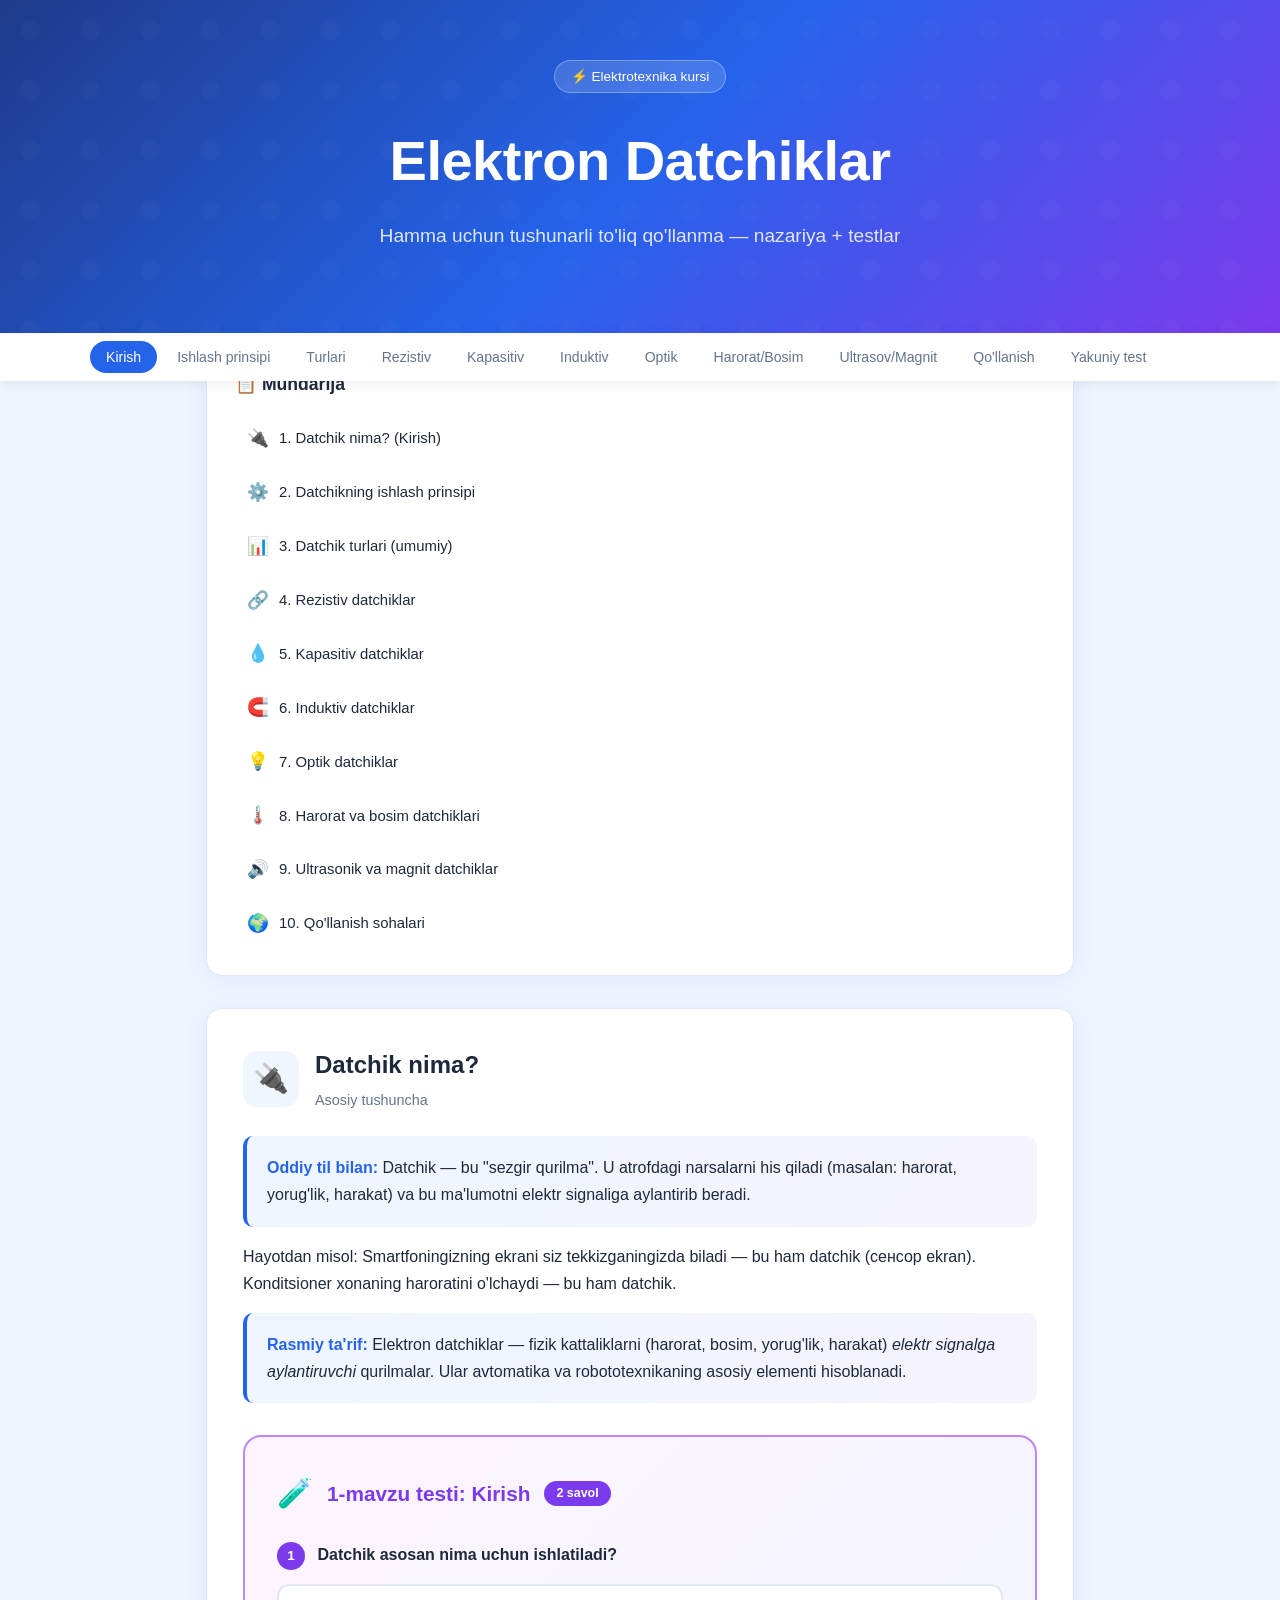
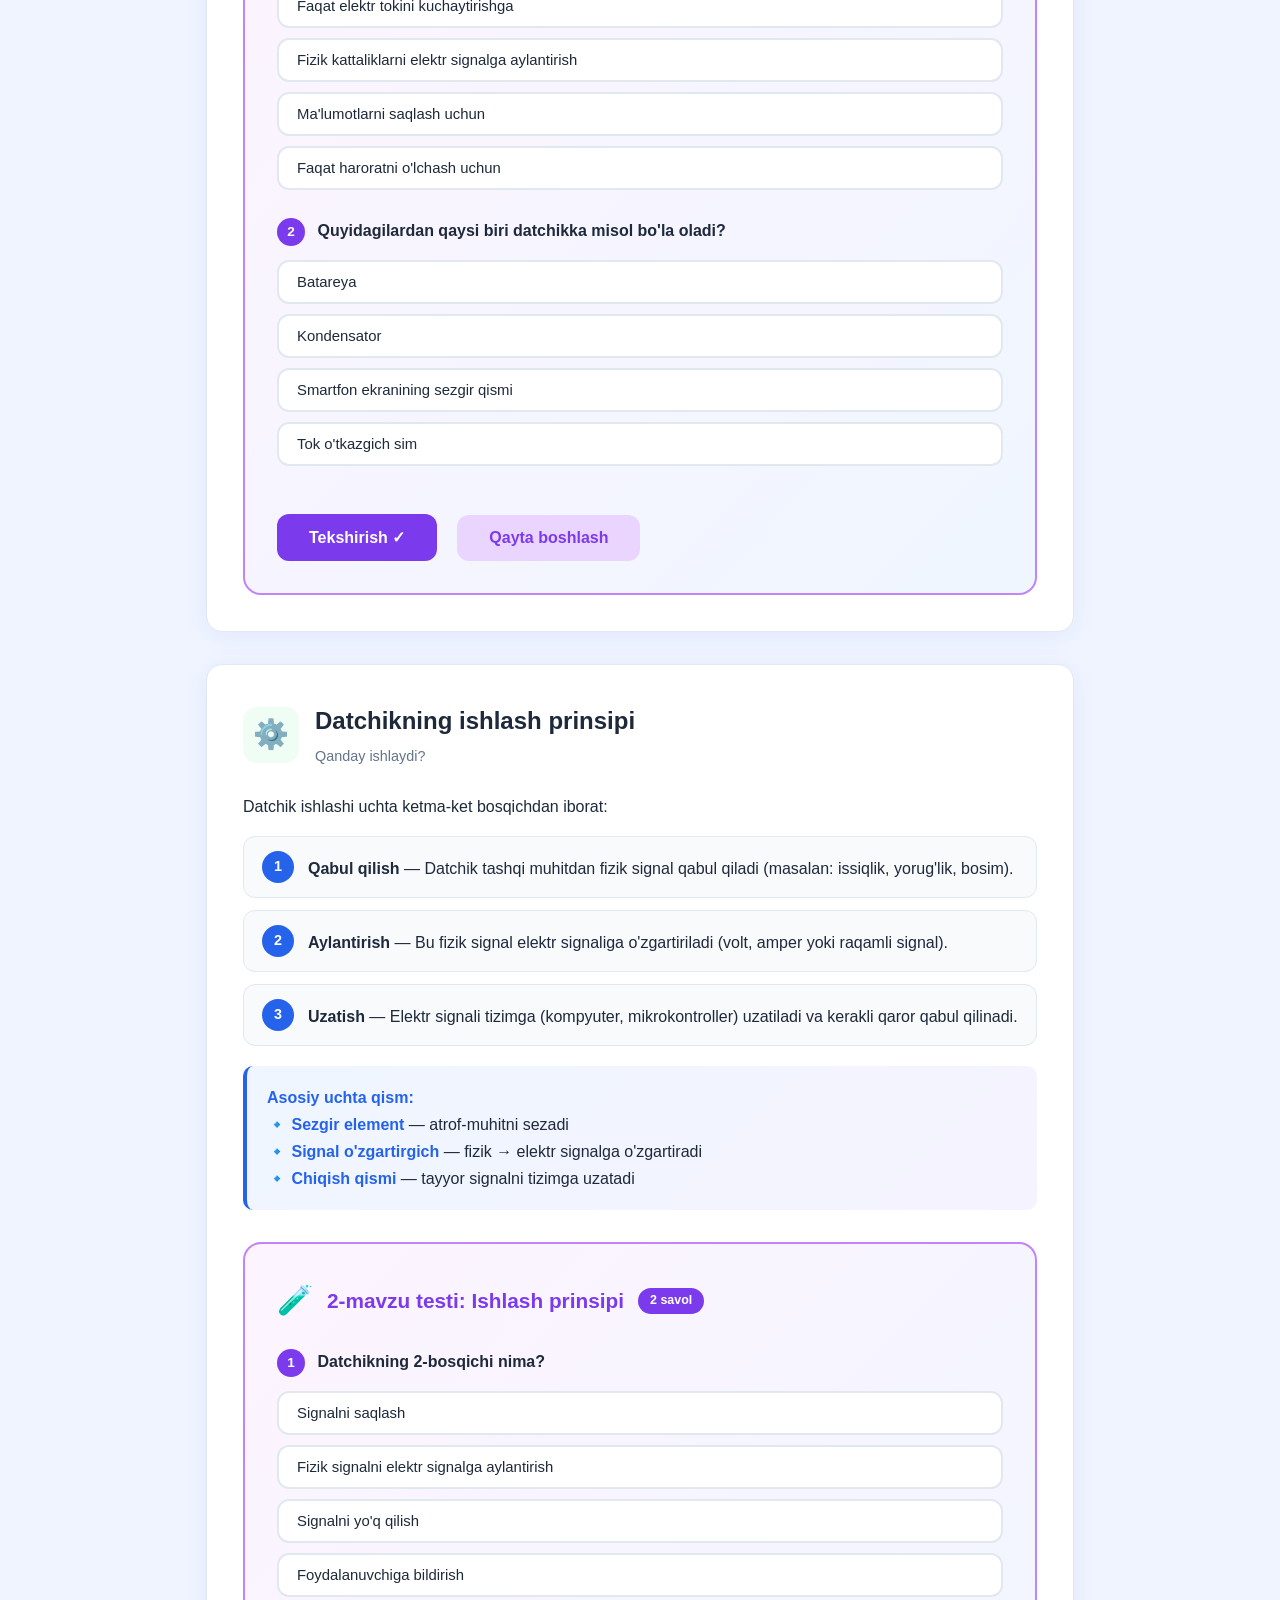
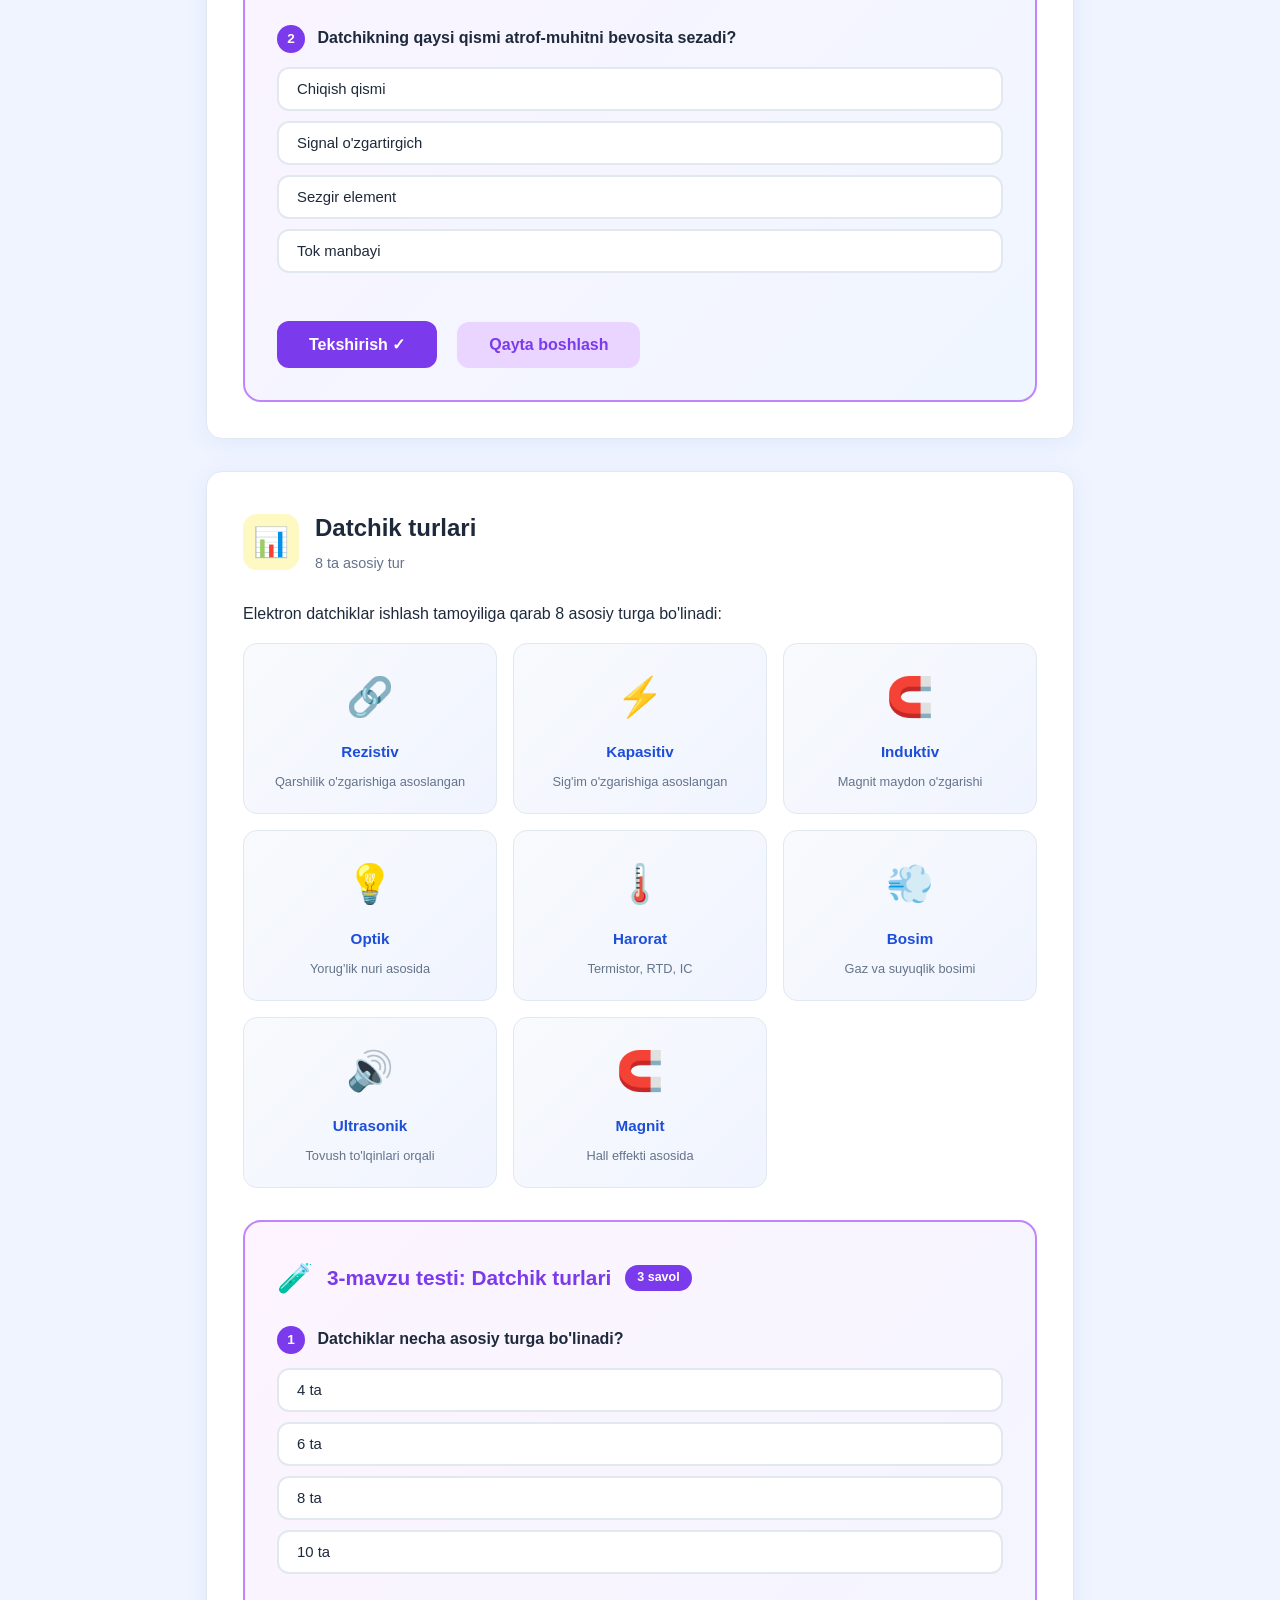
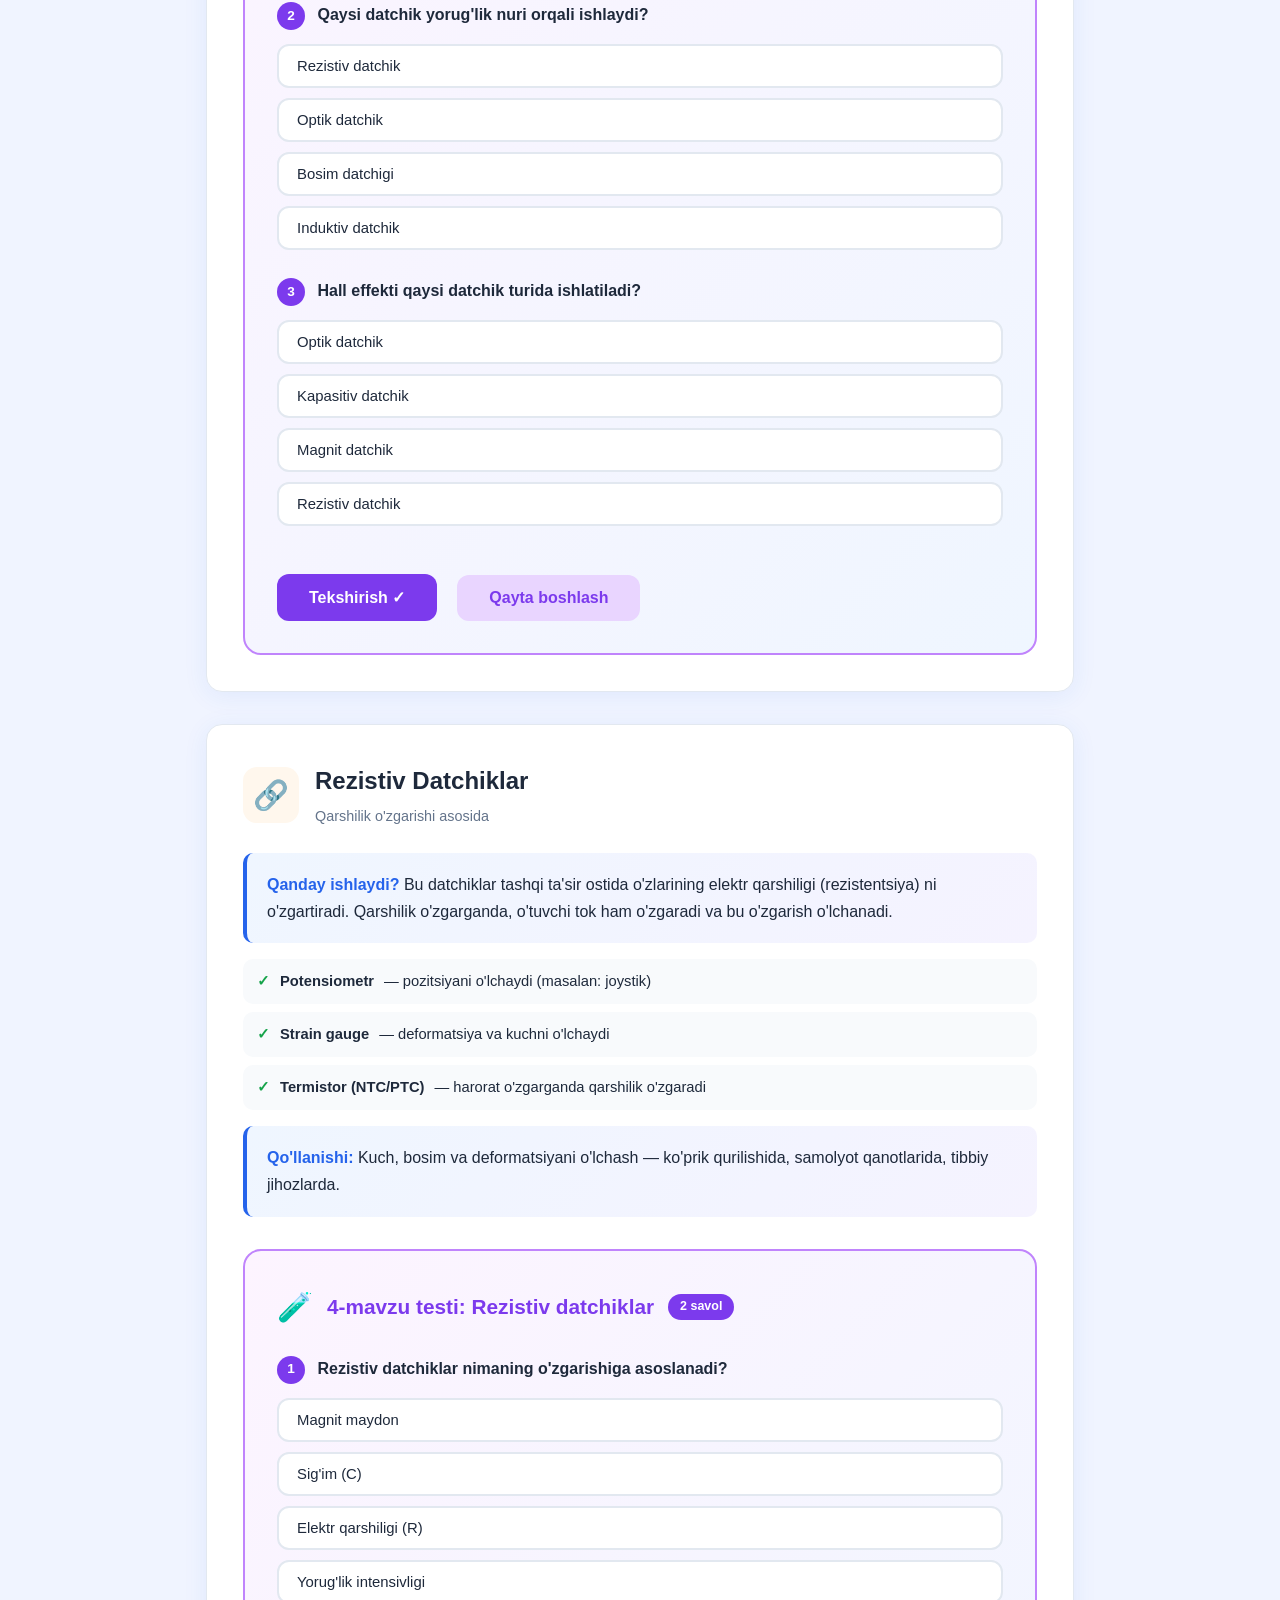
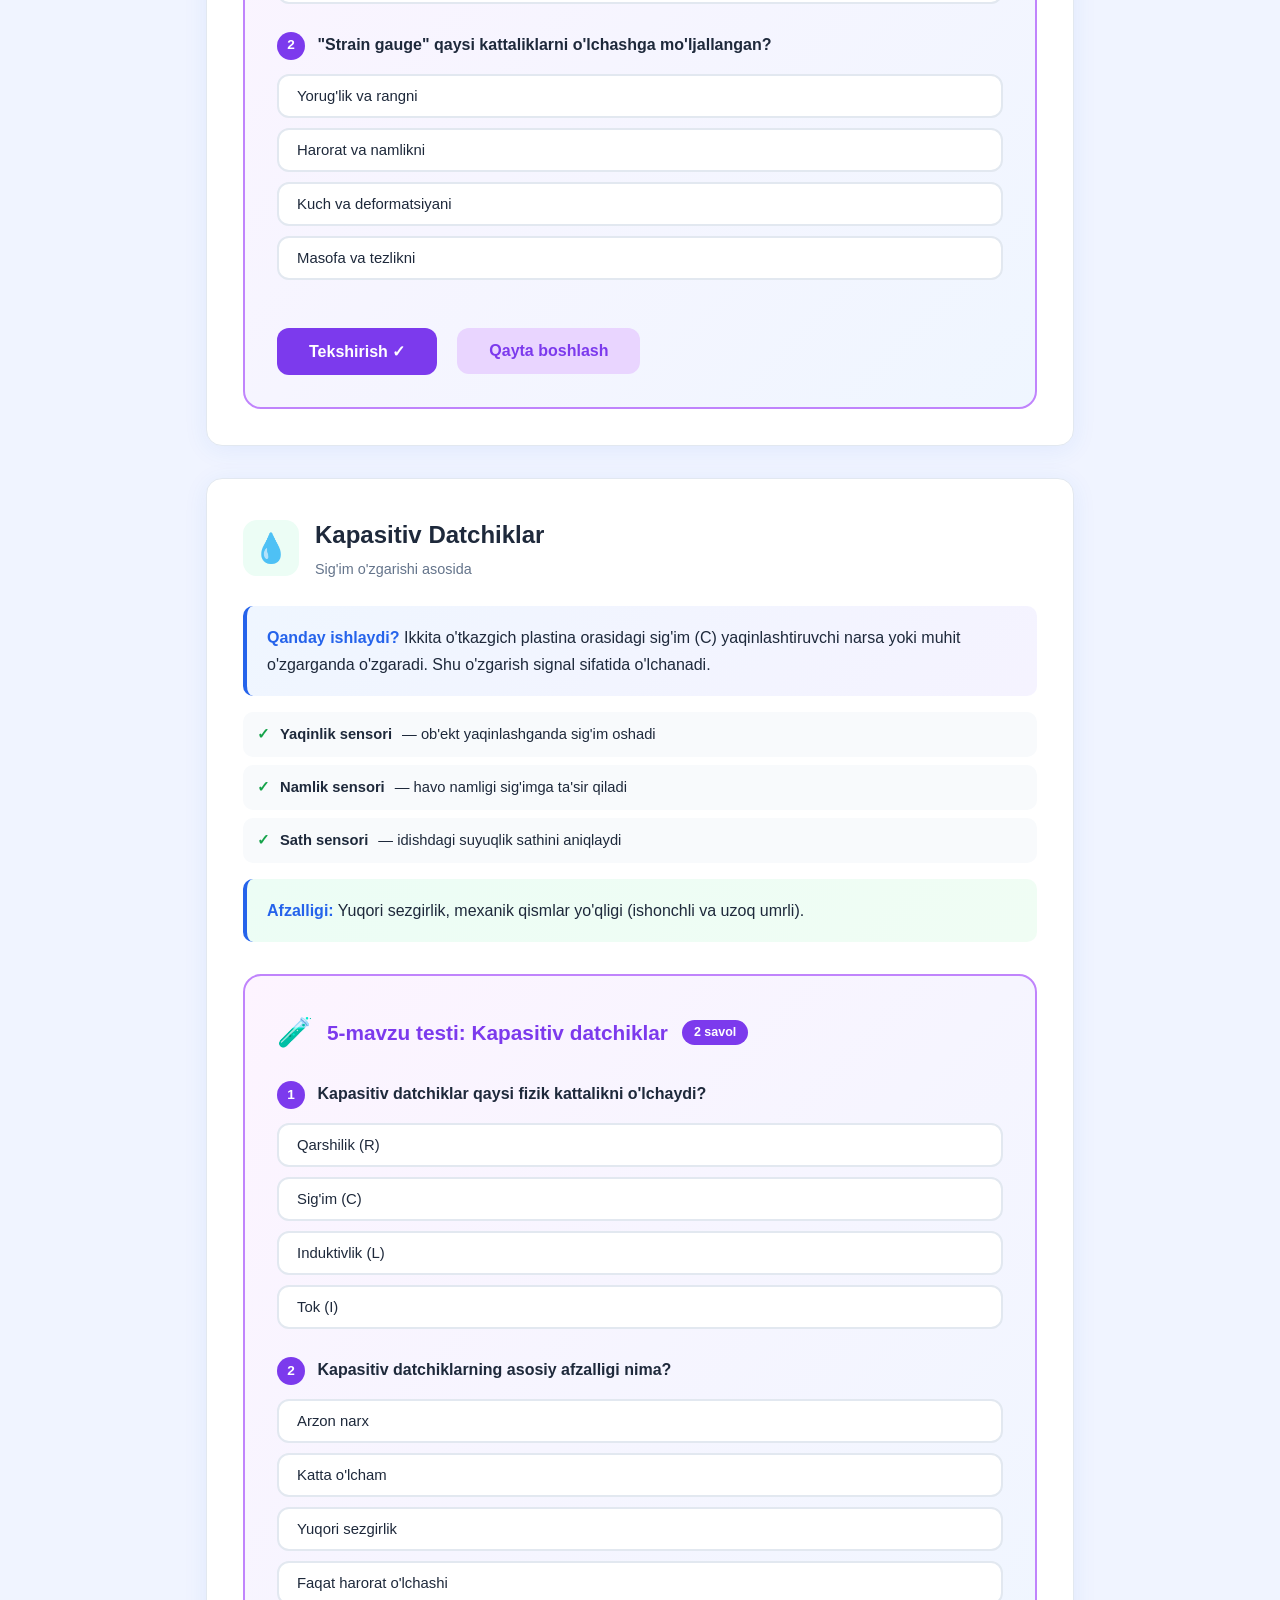
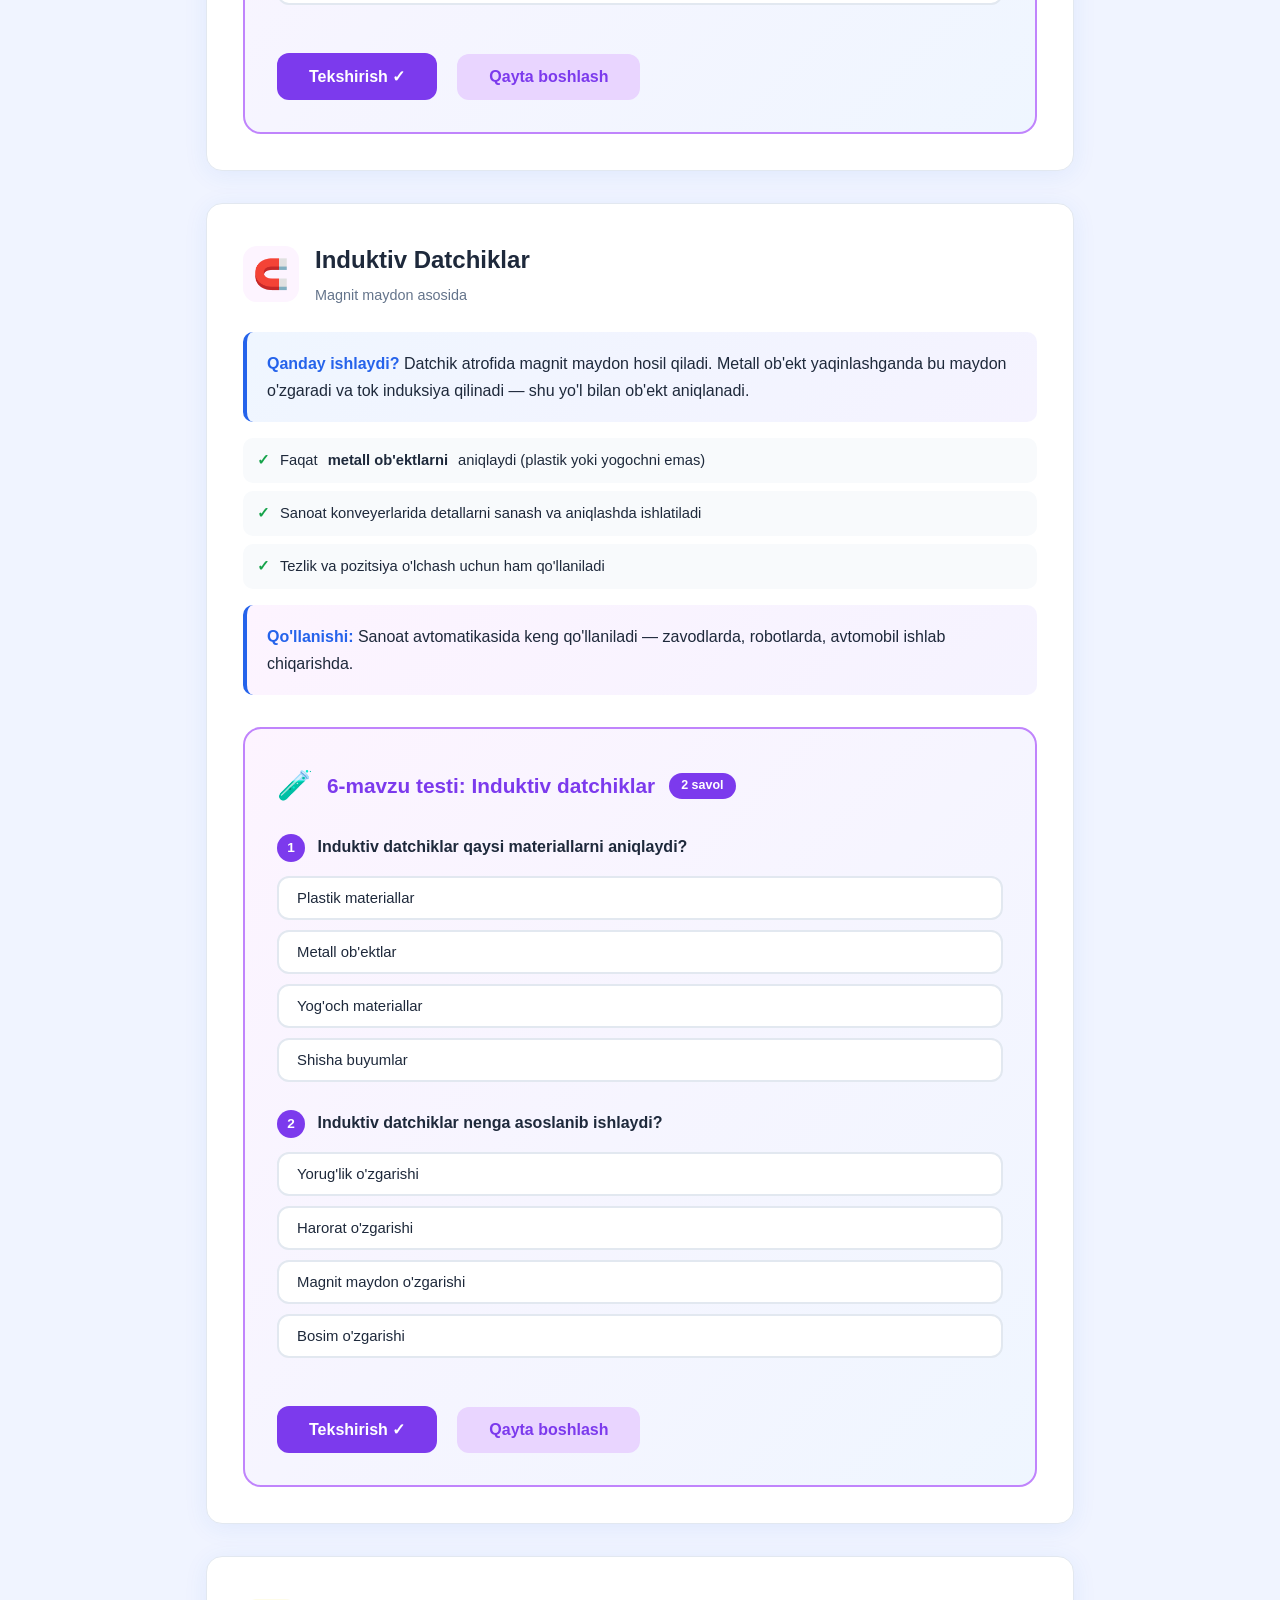
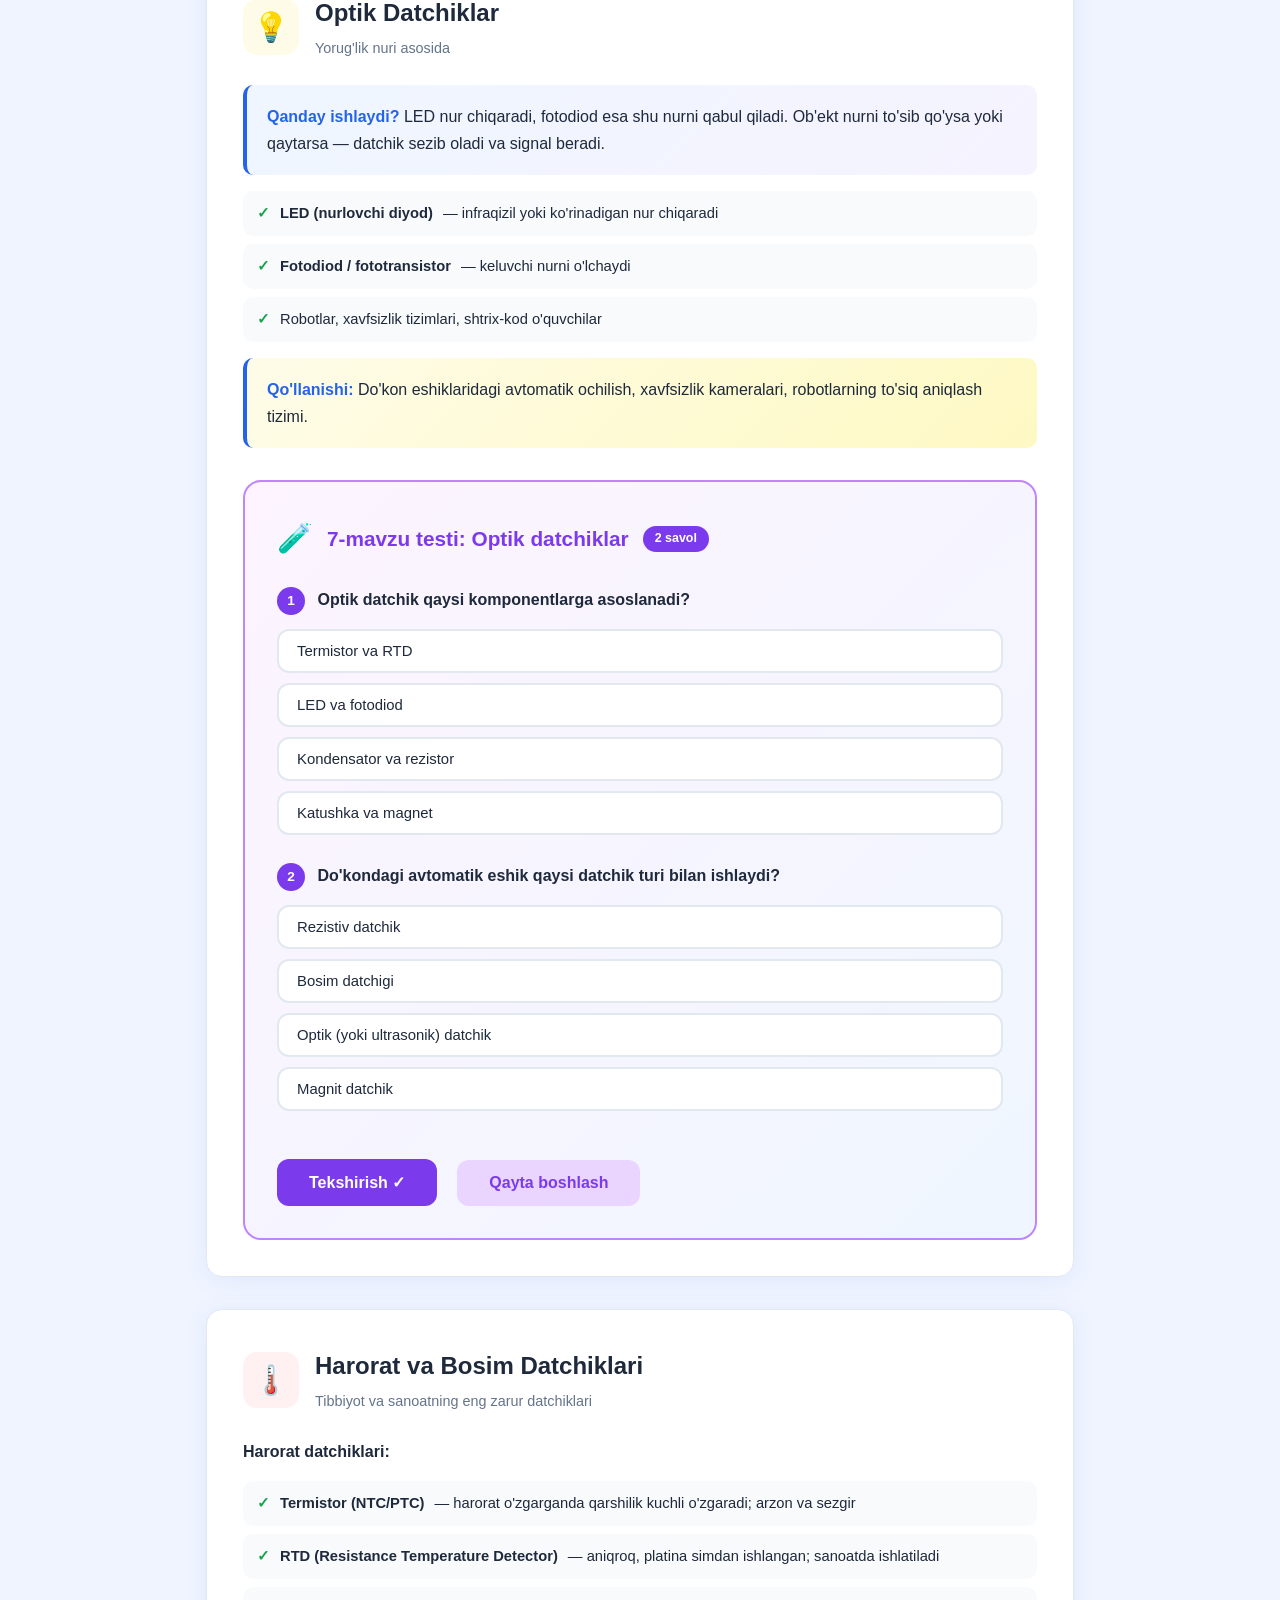
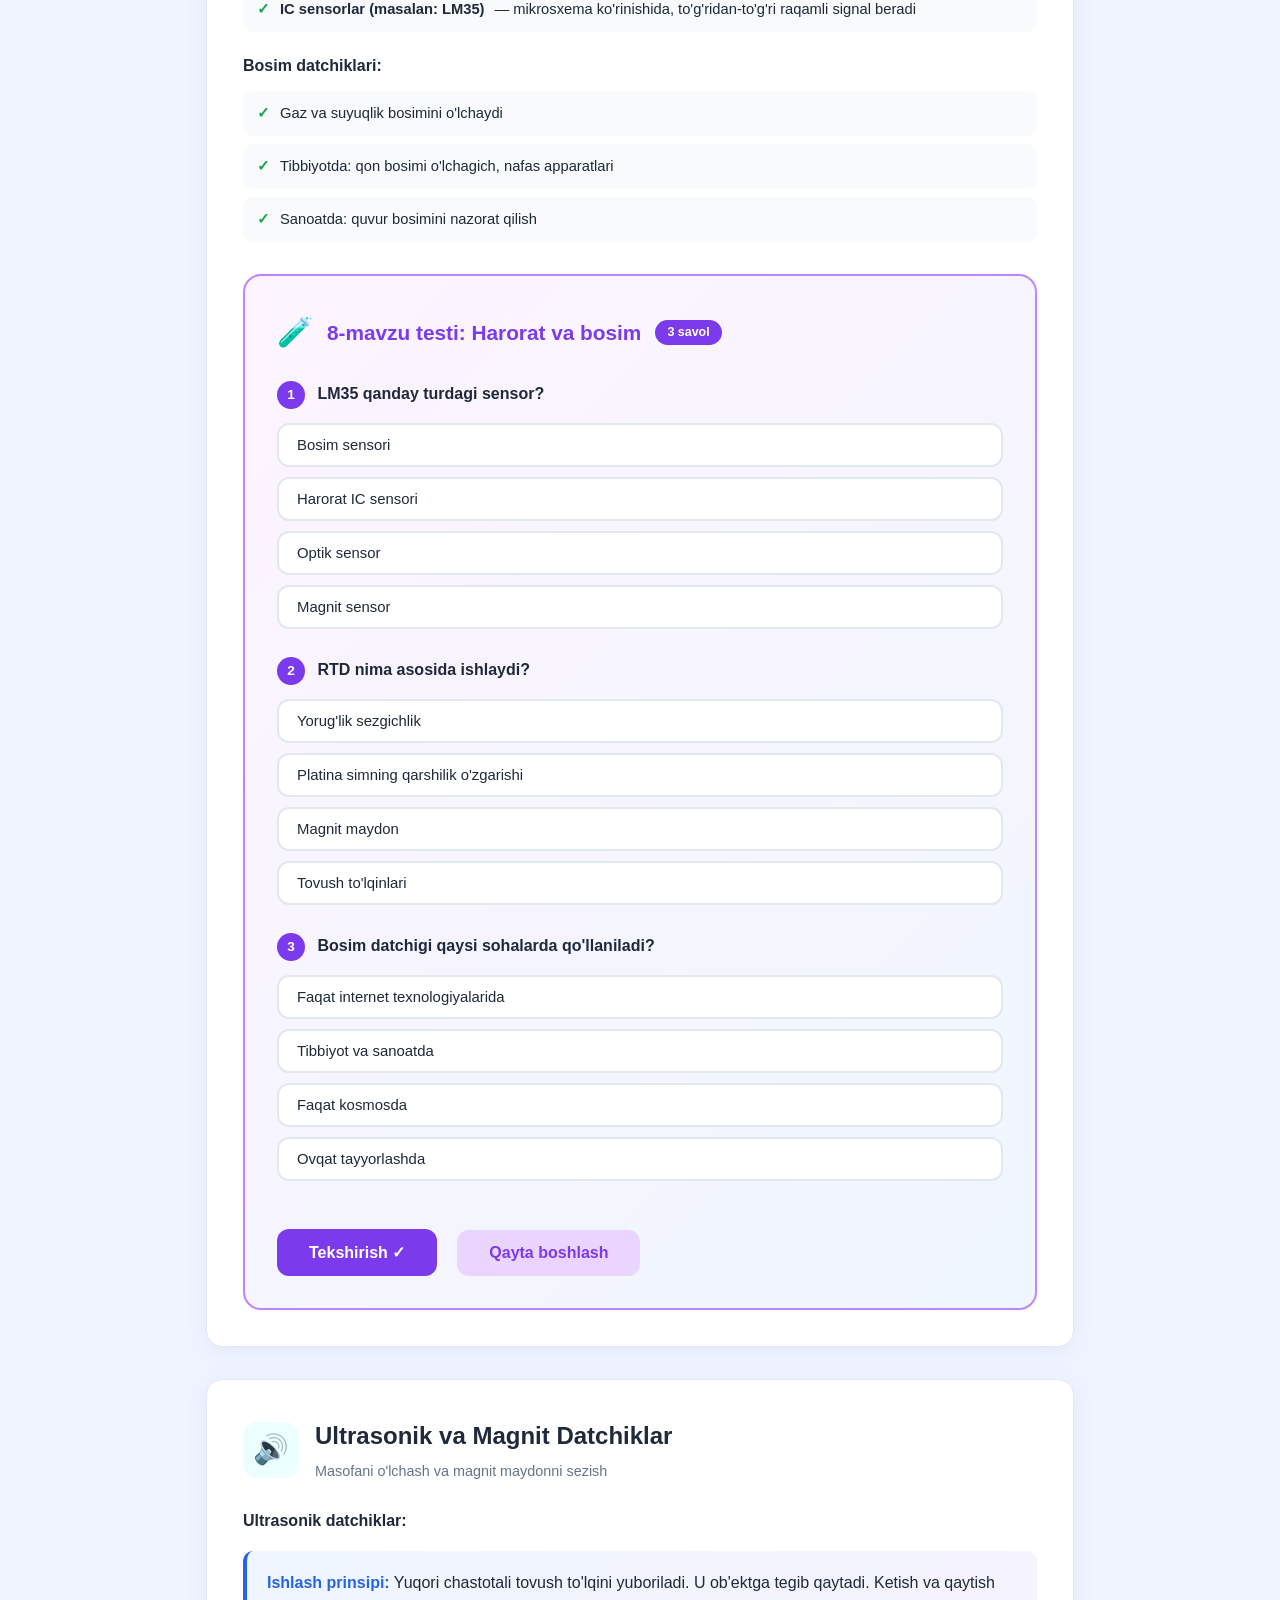
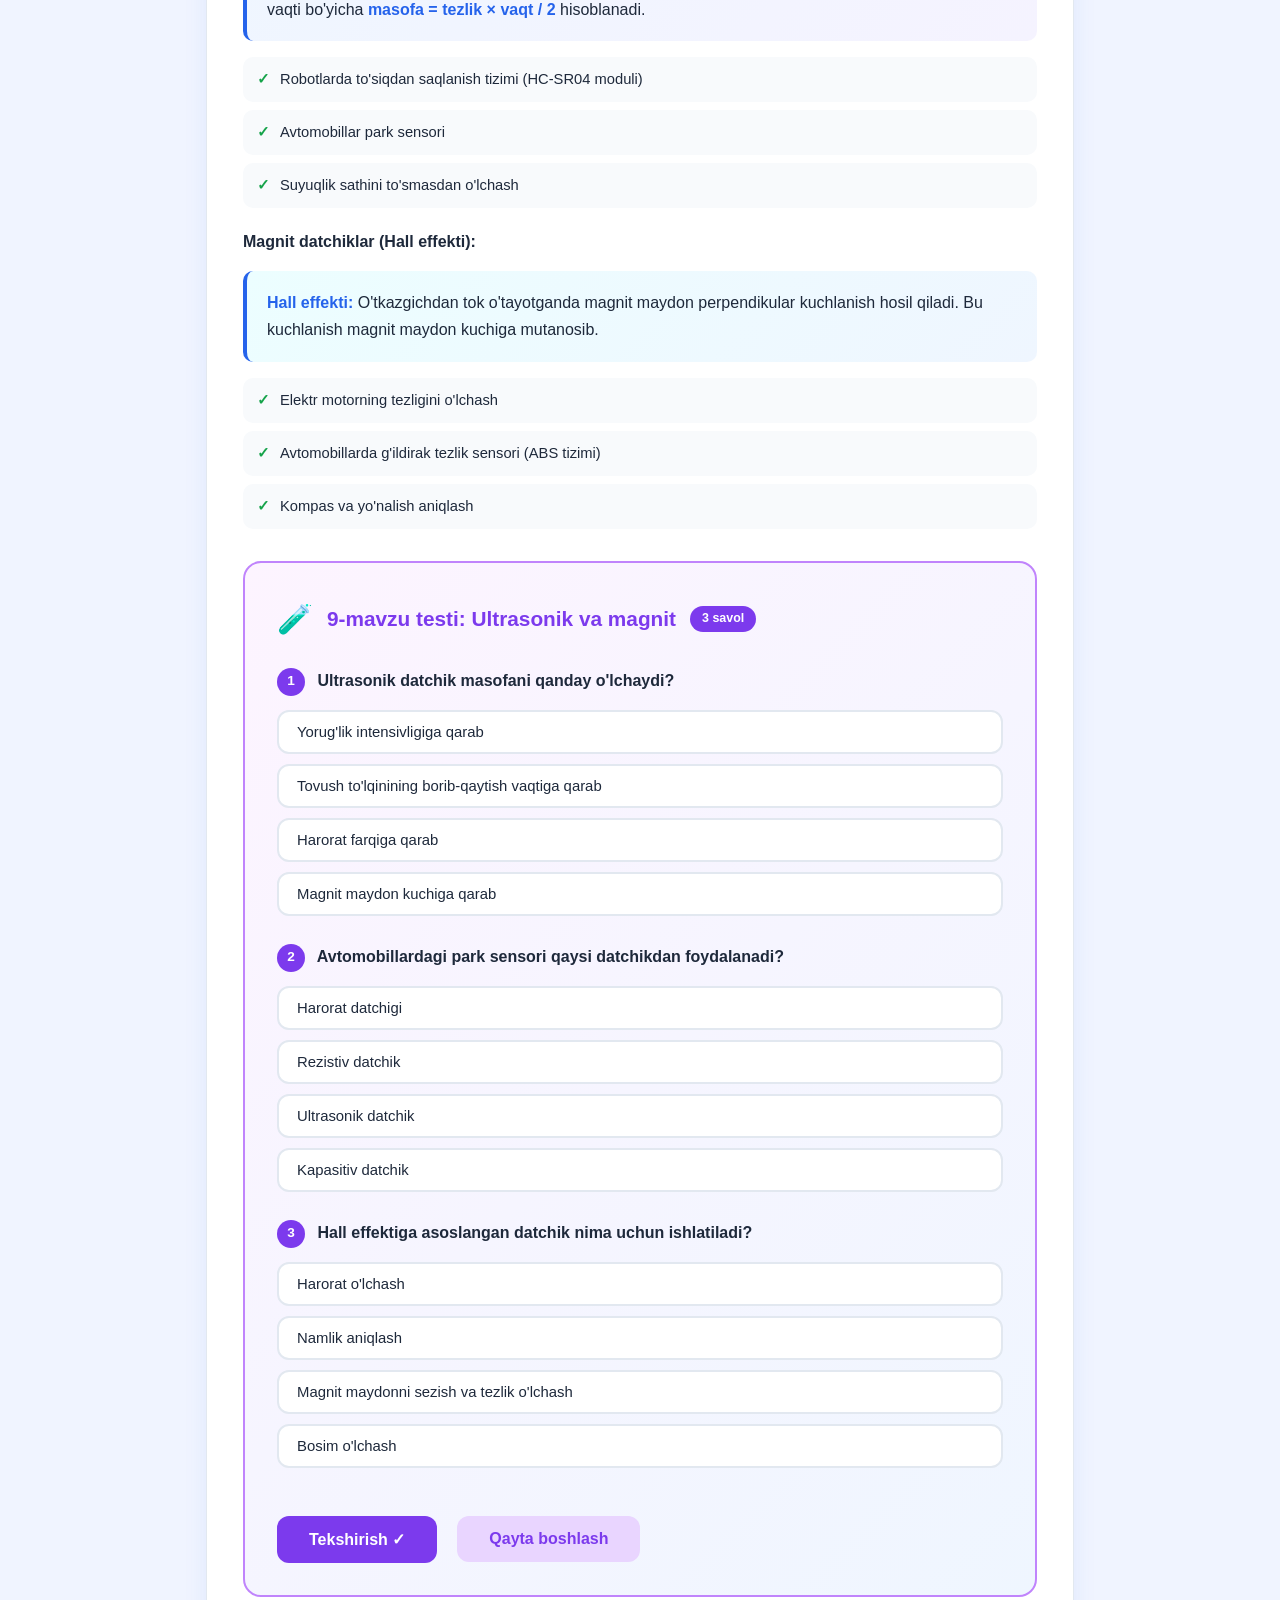
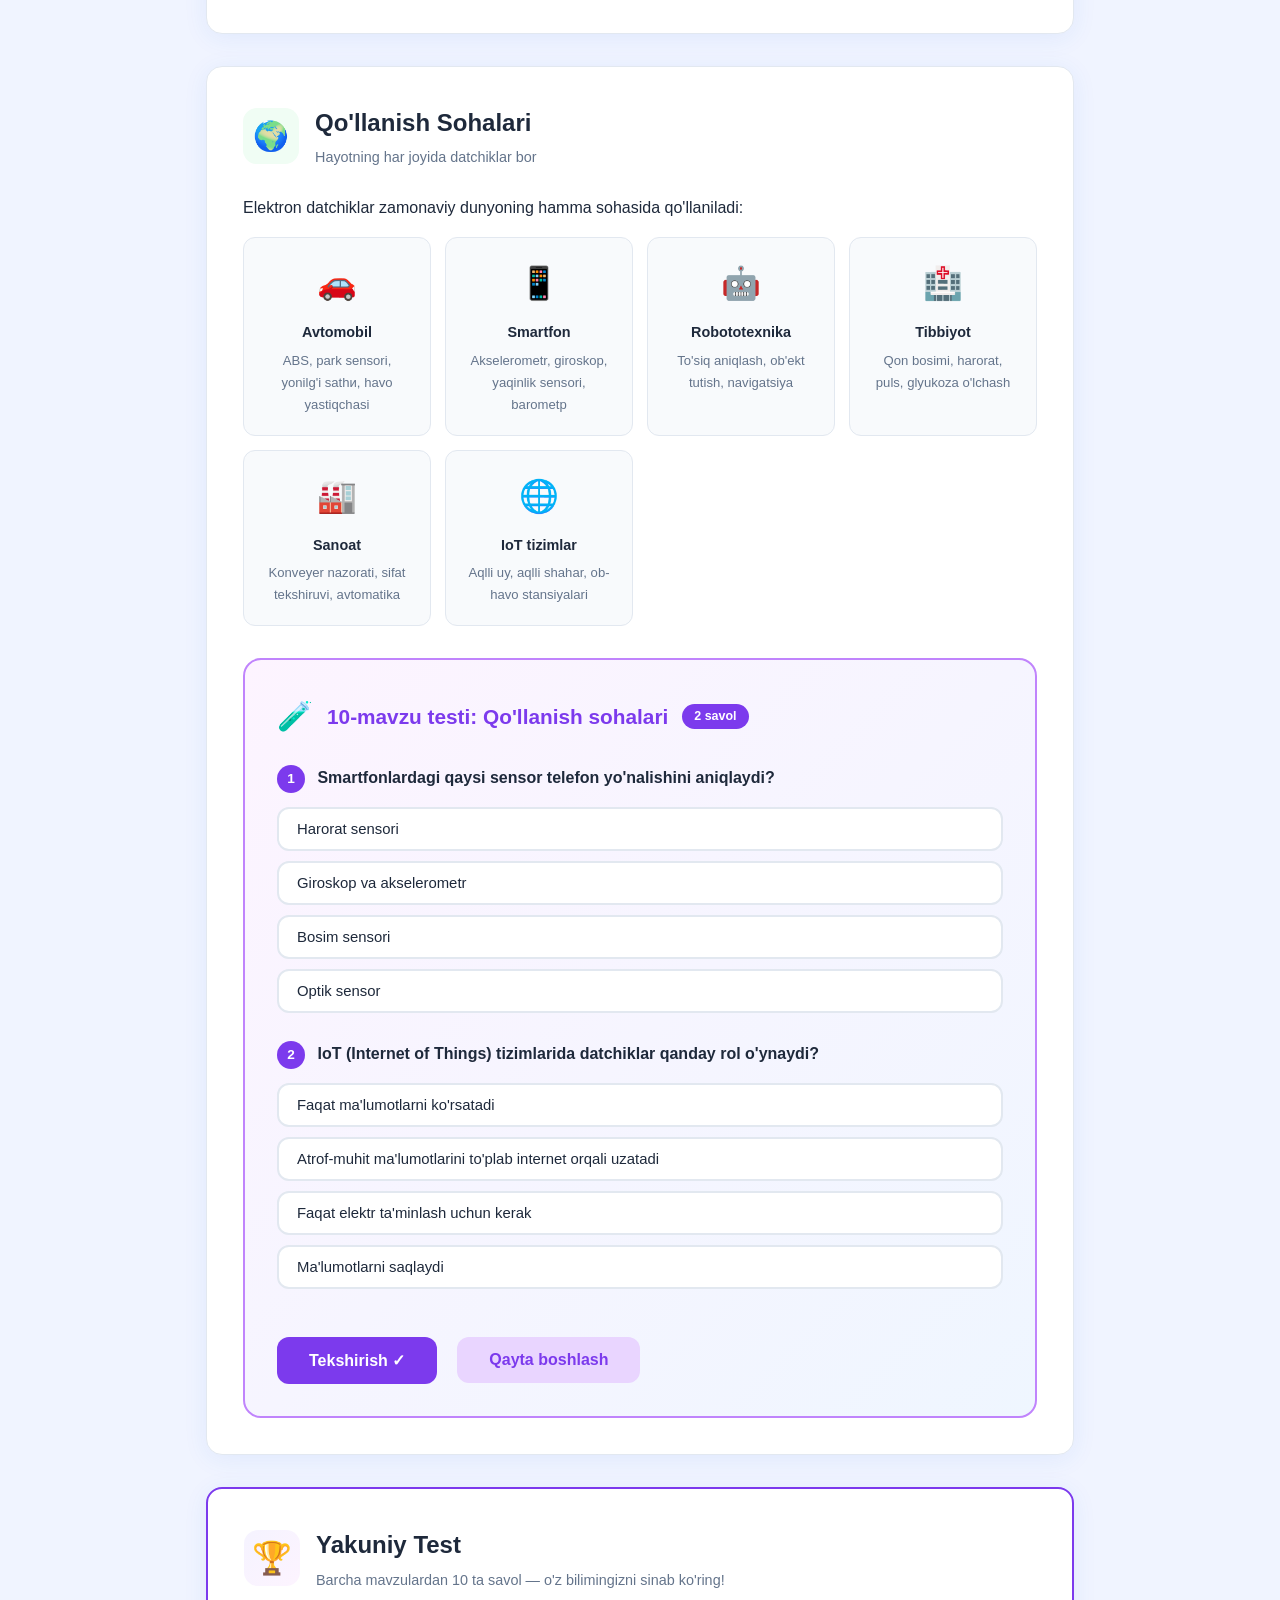
==== commit 87dbf636: "Fix navbar: rename scrollTo to goTo to avoid browser built-in conflict window.scrollTo is a reserved" ====
--- a/index.html
+++ b/index.html
@@ -397,17 +397,17 @@
 
 <nav>
   <div class="nav-inner">
-    <button class="nav-btn active" onclick="scrollTo('intro')">Kirish</button>
-    <button class="nav-btn" onclick="scrollTo('principle')">Ishlash prinsipi</button>
-    <button class="nav-btn" onclick="scrollTo('types')">Turlari</button>
-    <button class="nav-btn" onclick="scrollTo('resistive')">Rezistiv</button>
-    <button class="nav-btn" onclick="scrollTo('capacitive')">Kapasitiv</button>
-    <button class="nav-btn" onclick="scrollTo('inductive')">Induktiv</button>
-    <button class="nav-btn" onclick="scrollTo('optical')">Optik</button>
-    <button class="nav-btn" onclick="scrollTo('temp-pressure')">Harorat/Bosim</button>
-    <button class="nav-btn" onclick="scrollTo('ultra-mag')">Ultrasov/Magnit</button>
-    <button class="nav-btn" onclick="scrollTo('applications')">Qo'llanish</button>
-    <button class="nav-btn" onclick="scrollTo('final-test')">Yakuniy test</button>
+    <button class="nav-btn active" onclick="goTo('intro', this)">Kirish</button>
+    <button class="nav-btn" onclick="goTo('principle', this)">Ishlash prinsipi</button>
+    <button class="nav-btn" onclick="goTo('types', this)">Turlari</button>
+    <button class="nav-btn" onclick="goTo('resistive', this)">Rezistiv</button>
+    <button class="nav-btn" onclick="goTo('capacitive', this)">Kapasitiv</button>
+    <button class="nav-btn" onclick="goTo('inductive', this)">Induktiv</button>
+    <button class="nav-btn" onclick="goTo('optical', this)">Optik</button>
+    <button class="nav-btn" onclick="goTo('temp-pressure', this)">Harorat/Bosim</button>
+    <button class="nav-btn" onclick="goTo('ultra-mag', this)">Ultrasov/Magnit</button>
+    <button class="nav-btn" onclick="goTo('applications', this)">Qo'llanish</button>
+    <button class="nav-btn" onclick="goTo('final-test', this)">Yakuniy test</button>
   </div>
 </nav>
 
@@ -1504,11 +1504,11 @@
   });
 
   // ── Nav scroll ──
-  function scrollTo(id) {
+  function goTo(id, btn) {
     const el = document.getElementById(id);
     if (el) el.scrollIntoView({ behavior: 'smooth', block: 'start' });
     document.querySelectorAll('.nav-btn').forEach(b => b.classList.remove('active'));
-    event.target.classList.add('active');
+    if (btn) btn.classList.add('active');
   }
 
   // ── Accordion (detail-header) ──
